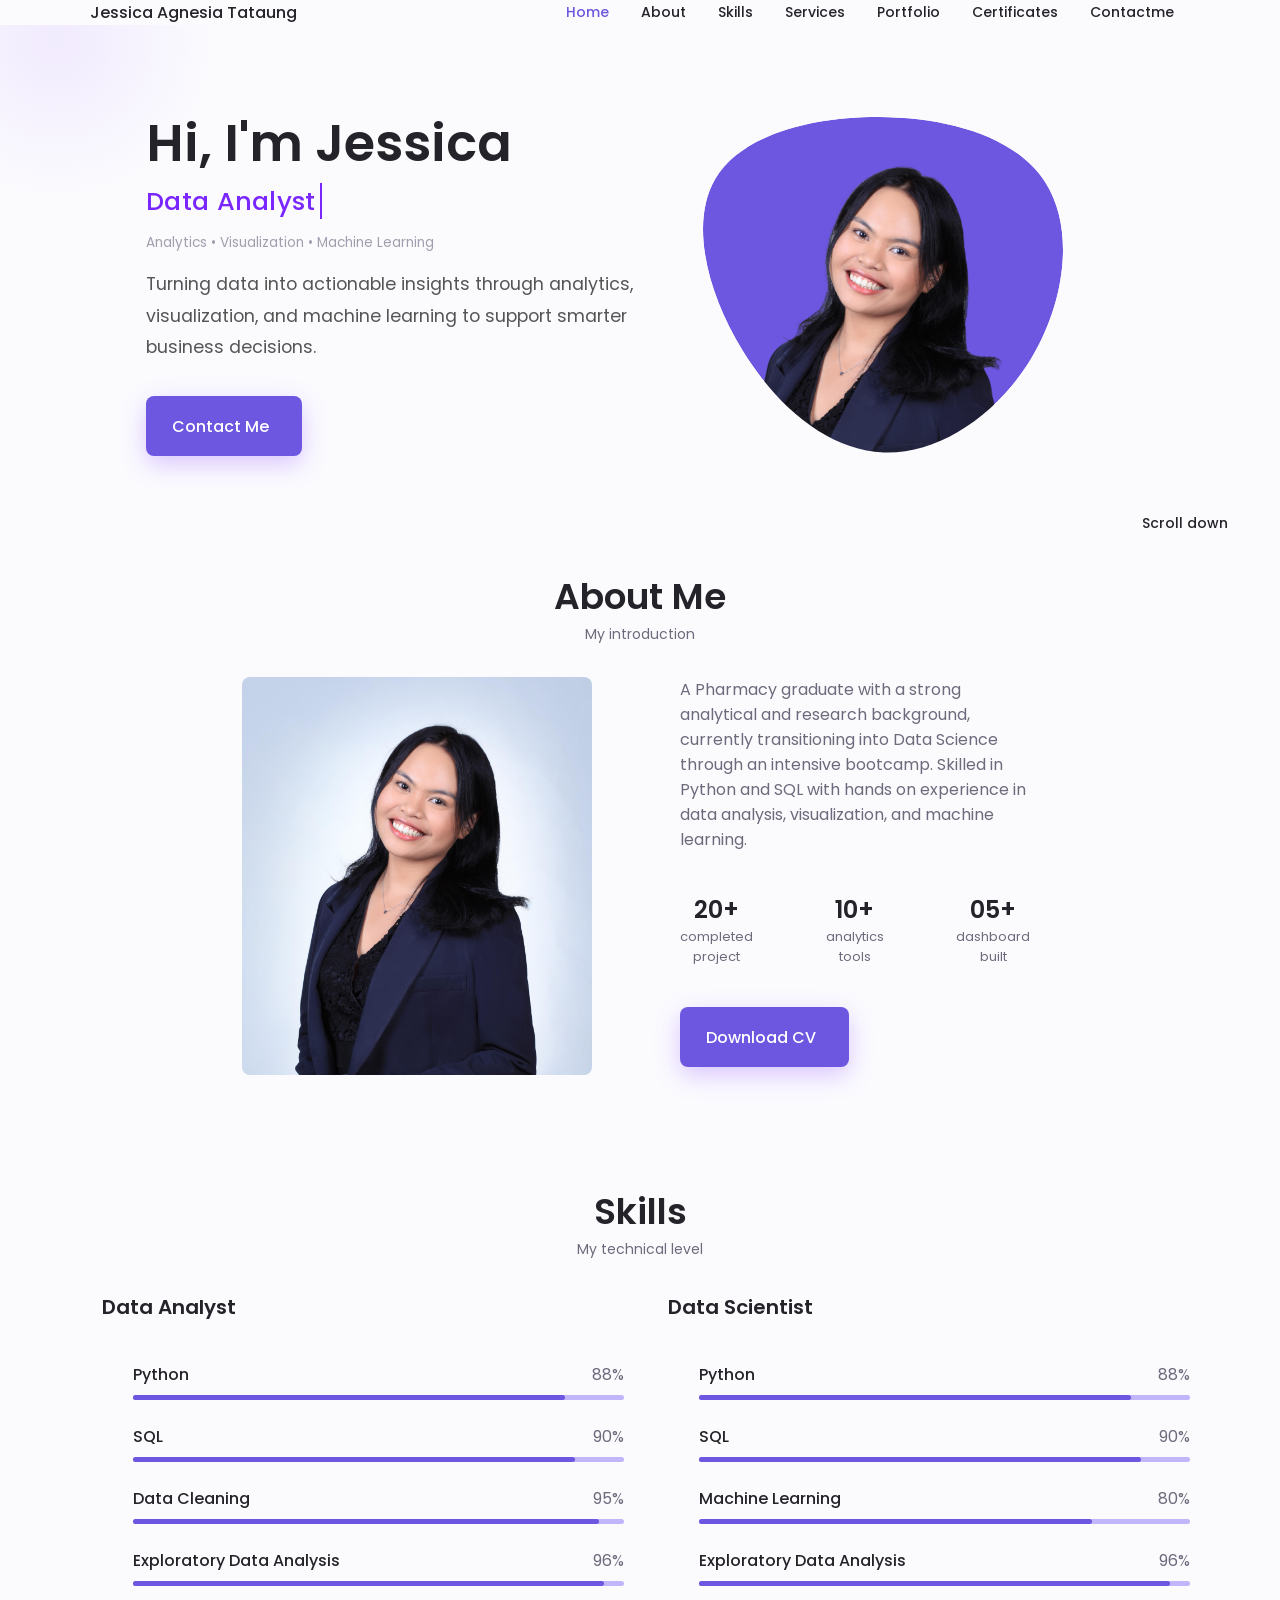
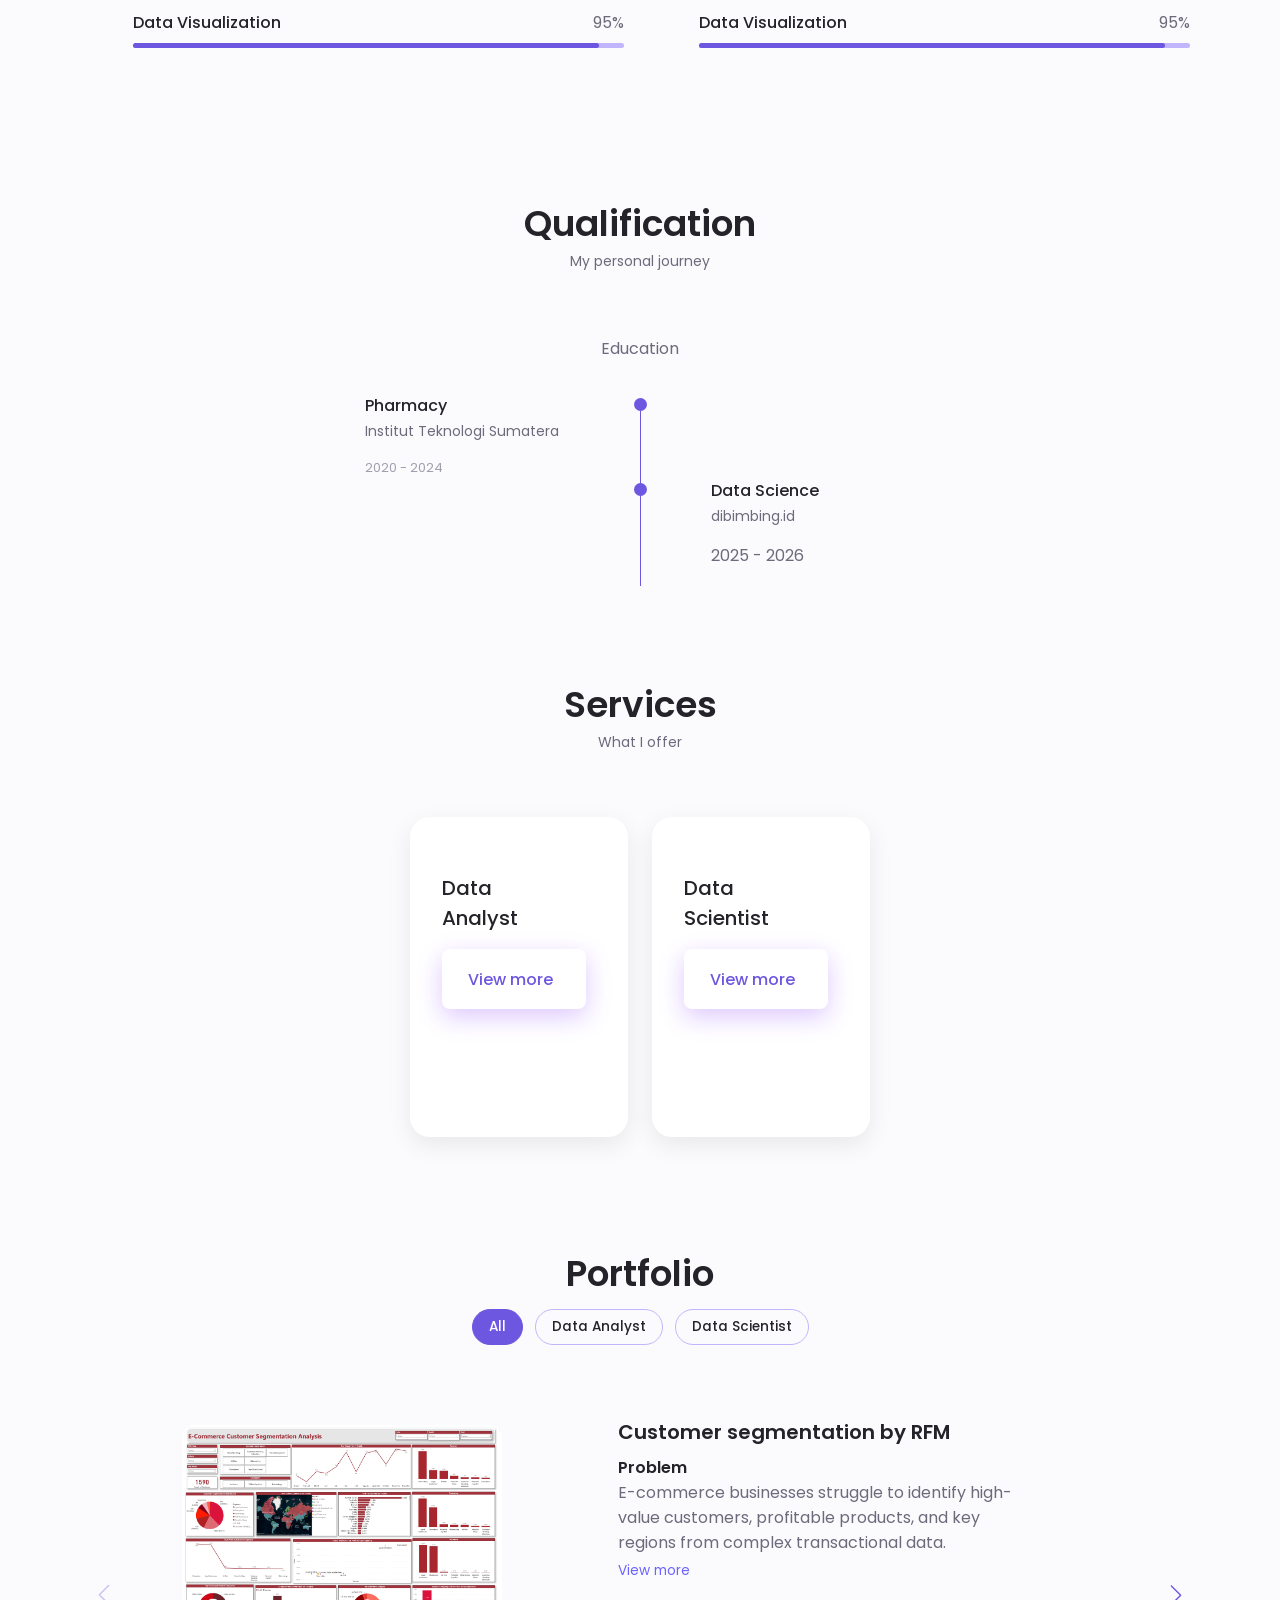
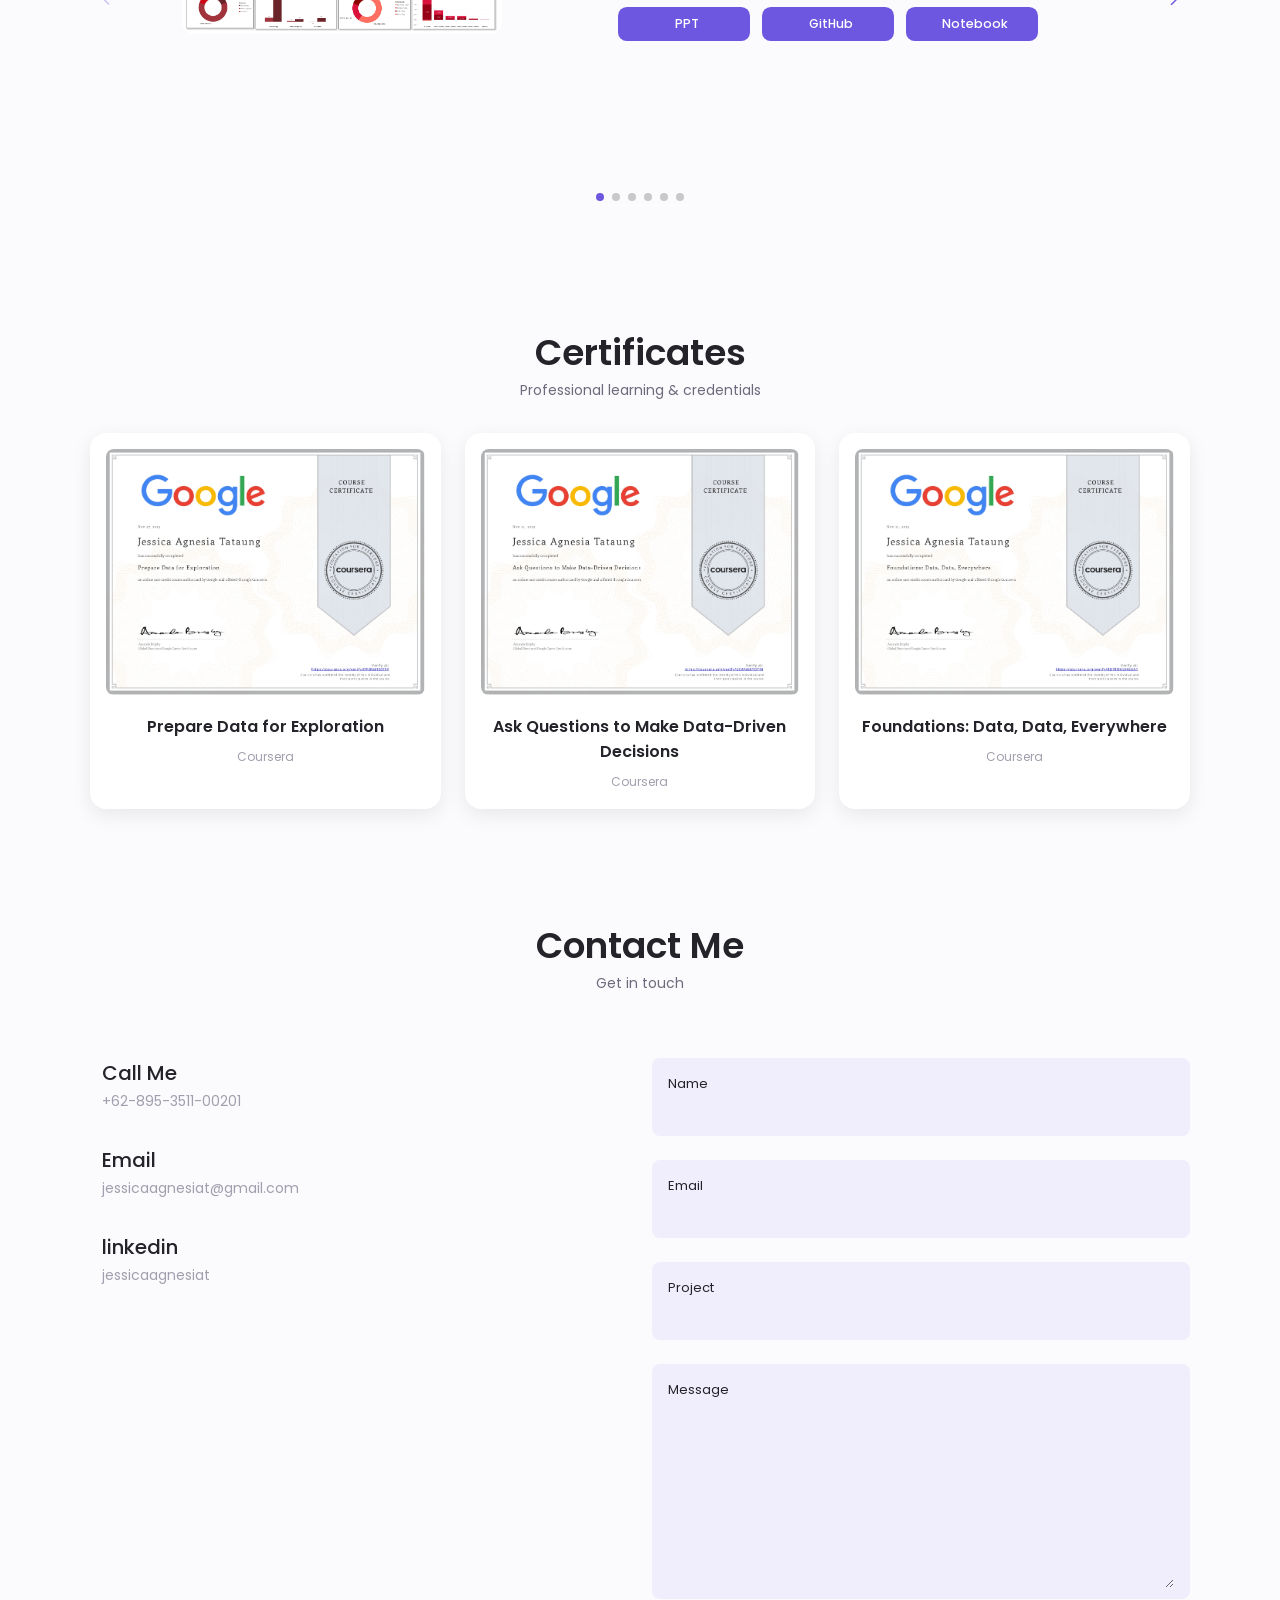
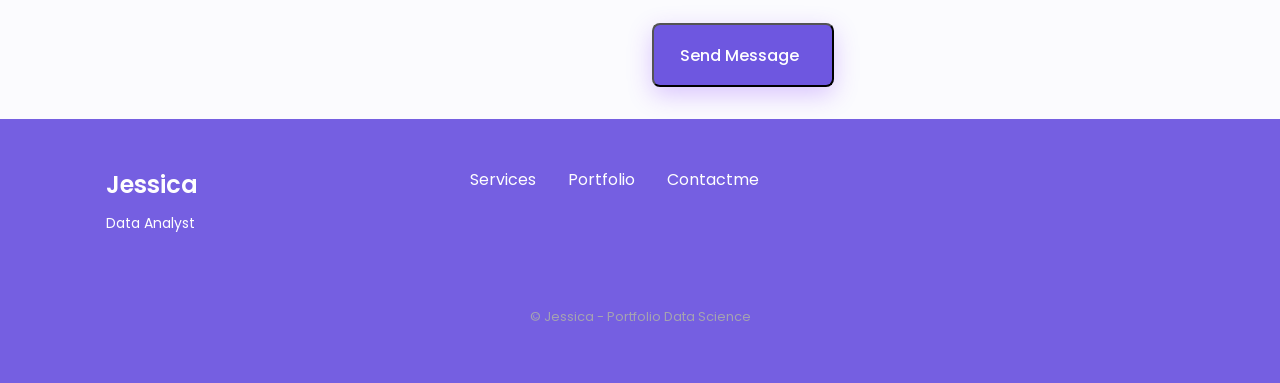
==== index.html @ 624997f0 "Add files via upload" ====
<!DOCTYPE html>
    <html lang="en">
    <head>
        <meta charset="UTF-8">
        <meta name="viewport" content="width=device-width, initial-scale=1.0">

        <!-- Google Font: Poppins -->
        <link href="https://fonts.googleapis.com/css2?family=Poppins:wght@300;400;500;600;700&display=swap" rel="stylesheet">

        <!--=======================UNICONS=============================-->
        <link rel="stylesheet" href="https://unicons.iconscout.com/release/v4.2.0/css/line.css">

        <!--=======================SWIPER CSS==========================-->
        <link rel ="stylesheet" href="css/swiper-bundle.min.css">

        <!--======================= CSS ===============================-->
        <link rel="stylesheet" href="css/style.css">

        <title>Data Science Portfolio</title>
    </head>
    <body>
        <!--======================= HEADER ============================-->
        <header class="header" id="header">
            <nav class="nav container">
                <a href="#" class="nav__logo">Jessica Agnesia Tataung</a>

                <div class="nav__menu" id="nav-menu">
                    <ul class="nav__list grid">
                        <li class="nav__item">
                            <a href="#home" class="nav__link active-link">
                                 <i class="uil uil-estate nav__icon"></i> Home
                            </a>
                        </li>
                        <li class="nav__item">
                            <a href="#about" class="nav__link">
                                <i class="uil uil-user nav__icon"></i> About
                            </a>
                        </li>
                        <li class="nav__item">
                            <a href="#skills" class="nav__link">
                                <i class="uil uil-file-alt nav__icon"></i> Skills
                            </a>
                        </li>
                        <li class="nav__item">
                            <a href="#services" class="nav__link">
                                <i class="uil uil-briefcase-alt nav__icon"></i> Services
                            </a>
                        </li>
                        <li class="nav__item">
                            <a href="#portfolio" class="nav__link">
                                <i class="uil uil-scenery nav__icon"></i> Portfolio
                            </a>
                        </li>
                        <li class="nav__item">
                            <a href="#certificates" class="nav__link"> Certificates
                            </a>
                        </li>
                        <li class="nav__item">
                            <a href="#contact" class="nav__link">
                                <i class="uil uil-message nav__icon"></i> Contactme
                            </a>
                        </li>
                    </ul>
                    <i class="uil uil-times nav__close" id="nav-close"></i>
                </div>

                <div class="nav__btns">
                    <!--Theme change button-->   
                    <i class="uil uil-moon change-theme" id="theme-button"></i>

                    <div class="nav__toggle" id="nav-toggle">
                        <i class="uil uil-apps"></i>
                    </div>
                </div>
            </nav>
        </header>

        <!--======================= MAIN ==============================-->
        <main class="main">
            <!--===================== HOME ==============================-->
            <section class="home section" id="home">
                <div class="home__container container grid">
                    <div class="home__content grid">
                        <div class="home__social">
                            <a href="https://www.linkedin.com/in/jessicaagnesiat" target="_blank" class="home__social-icon">
                                <i class="uil uil-linkedin"></i>
                            </a>

                            <a href="mailto:emailkamu@gmail.com" class="home__social-icon">
                                <i class="uil uil-envelope"></i>
                            </a>

                            <a href="https://github.com/Jessicaagnesiat" target="_blank" class="home__social-icon">
                                <i class="uil uil-github-alt"></i>
                            </a>
                        </div>

                        <div class="home__img">
                            <svg class="home__blob" viewBox="0 0 200 187" xmlns="http://www.w3.org/2000/svg" xmlns:xlink="http://www.w3.org/1999/xlink">
                                <mask id="mask0" mask-type="alpha">
                                    <path d="M190.312 36.4879C206.582 62.1187 201.309 102.826 182.328 134.186C163.346 165.547 
                                    130.807 187.559 100.226 186.353C69.6454 185.297 41.0228 161.023 21.7403 129.362C2.45775 
                                    97.8511 -7.48481 59.1033 6.67581 34.5279C20.9871 10.1032 59.7028 -0.149132 97.9666 
                                    0.00163737C136.23 0.303176 174.193 10.857 190.312 36.4879Z"/>
                                </mask>
                                <g mask="url(#mask0)">
                                    <path d="M190.312 36.4879C206.582 62.1187 201.309 102.826 182.328 134.186C163.346 
                                    165.547 130.807 187.559 100.226 186.353C69.6454 185.297 41.0228 161.023 21.7403 
                                    129.362C2.45775 97.8511 -7.48481 59.1033 6.67581 34.5279C20.9871 10.1032 59.7028 
                                    -0.149132 97.9666 0.00163737C136.23 0.303176 174.193 10.857 190.312 36.4879Z"/>

                                    <image class="home__blob-img" x="-28" y="-25" href="img/profile 2.png"/>
                                </g>
                            </svg>
                        </div>

                        <div class="home__data">
                            <h1 class="home__title">Hi, I'm Jessica</h1>
                            <h3 class="home__subtitle"><span id="typing"></span></h3>
                              <p class="home__role-hint">Analytics • Visualization • Machine Learning</p>  
                            <p class="home__description">Turning data into actionable insights through analytics, visualization, 
                                and machine learning to support smarter business decisions.</p>
                            <a href="#contact" class="button button--flex">
                                Contact Me <i class="uil uil-message button__icon"></i>
                            </a>
                        </div>
                    </div>

                    <div class="home__scroll">
                        <a href="#about" class="home__scroll-button button--flex">
                            <i class="uil uil-mouse-alt home__scroll-mouse"></i>
                            <span class="home__scroll-name">Scroll down</span>
                            <i class="uil uil-arrow-down home__scroll-arrow"></i>
                        </a>
                    </div>
                </div>
            </section>
            <!--===================== ABOUT ==============================-->
            <section class="about section" id="about">
                <h2 class="section__title">About Me</h2>
                <span class="section__subtitle">My introduction</span>

                <div class="about__container container grid">
                    <img src="img/profile 4.jpg" alt="" class="about__img">

                    <div class="about__data">
                        <p class="about__description">A Pharmacy graduate with a strong analytical and research background, currently transitioning into Data Science through an intensive bootcamp. Skilled in Python and SQL with hands on experience in data analysis, visualization, and machine learning.</p>
                        
                        <div class="about__info">
                            <div>
                                <span class="about__info-title">20+</span>
                                <span class="about__info-name">completed <br> project</span>
                            </div>

                            <div>
                                <span class="about__info-title">10+</span>
                                <span class="about__info-name">analytics <br> tools</span>
                            </div>

                            <div>
                                <span class="about__info-title">05+</span>
                                <span class="about__info-name">dashboard <br> built</span>
                            </div>
                        </div>

                        <div class="about__button">
                            <a download="" href="pdf/CV Jessica Agnesia Tataung.pdf" class="button button--flex">
                                Download CV<i class="uil uil-download-alt button__icon"></i>
                            </a>
                        </div>
                    </div>
                </div>
            </section>

            <!--===================== SKILLS ==============================-->
            <section class="skills section" id="skills">
                <h2 class="section__title">Skills</h2>
                <span class="section__subtitle">My technical level</span>

                <div class="skills__container container grid">
                          <!--===================== SKILL 1 ==============================-->
                        <div class="skills__content skills__open">
                            <div class="skills__header">
                                <i class="uil uil-analytics skills__icon"></i>

                                <div>
                                    <h1 class="skills__title">Data Analyst</h1>
                                    <!--<span class="skills__subtitle">More than 4 years</span>-->
                                </div>
                                
                                <i class="uil uil-angle-down skills__arrow"></i>
                            </div>

                            <div class="skills__list grid">
                                <div class="skills__data">
                                    <div class="skills__titles">
                                        <h3 class="skills__name">Python</h3>
                                        <span class="skills__number">88%</span>
                                    </div>
                                    <div class="skills__bar">
                                        <span class="skills__percentage skills__python"></span>
                                    </div>
                                </div>

                                <div class="skills__data">
                                    <div class="skills__titles">
                                        <h3 class="skills__name">SQL</h3>
                                        <span class="skills__number">90%</span>
                                    </div>
                                    <div class="skills__bar">
                                        <span class="skills__percentage skills__SQL"></span>
                                    </div>
                                </div>

                                <div class="skills__data">
                                    <div class="skills__titles">
                                        <h3 class="skills__name">Data Cleaning</h3>
                                        <span class="skills__number">95%</span>
                                    </div>
                                    <div class="skills__bar">
                                        <span class="skills__percentage skills__datacleaning"></span>
                                    </div>
                                </div>

                                <div class="skills__data">
                                    <div class="skills__titles">
                                        <h3 class="skills__name">Exploratory Data Analysis</h3>
                                        <span class="skills__number">96%</span>
                                    </div>
                                    <div class="skills__bar">
                                        <span class="skills__percentage skills__EDA"></span>
                                    </div>
                                </div>

                                <div class="skills__data">
                                    <div class="skills__titles">
                                        <h3 class="skills__name">Data Visualization</h3>
                                        <span class="skills__number">95%</span>
                                    </div>
                                    <div class="skills__bar">
                                        <span class="skills__percentage skills__DataVisualization"></span>
                                    </div>
                                </div>
                            </div>
                        </div>

                         <!--===================== SKILL 2 ==============================-->
                        <div class="skills__content skills_close">
                            <div class="skills__header">
                                <i class="uil uil-statistics skills__icon"></i>

                                <div>
                                    <h1 class="skills__title">Data Scientist</h1>
                                    <!--<span class="skills__subtitle">More than 4 years</span>-->
                                </div>
                                
                                <i class="uil uil-angle-down skills__arrow"></i>
                            </div>

                            <div class="skills__list grid">
                                <div class="skills__data">
                                    <div class="skills__titles">
                                        <h3 class="skills__name">Python</h3>
                                        <span class="skills__number">88%</span>
                                    </div>
                                    <div class="skills__bar">
                                        <span class="skills__percentage skills__python"></span>
                                    </div>
                                </div>

                                <div class="skills__data">
                                    <div class="skills__titles">
                                        <h3 class="skills__name">SQL</h3>
                                        <span class="skills__number">90%</span>
                                    </div>
                                    <div class="skills__bar">
                                        <span class="skills__percentage skills__SQL"></span>
                                    </div>
                                </div>

                                <div class="skills__data">
                                    <div class="skills__titles">
                                        <h3 class="skills__name">Machine Learning</h3>
                                        <span class="skills__number">80%</span>
                                    </div>
                                    <div class="skills__bar">
                                        <span class="skills__percentage skills__ML"></span>
                                    </div>
                                </div>

                                <div class="skills__data">
                                    <div class="skills__titles">
                                        <h3 class="skills__name">Exploratory Data Analysis</h3>
                                        <span class="skills__number">96%</span>
                                    </div>
                                    <div class="skills__bar">
                                        <span class="skills__percentage skills__EDA"></span>
                                    </div>
                                </div>

                                <div class="skills__data">
                                    <div class="skills__titles">
                                        <h3 class="skills__name">Data Visualization</h3>
                                        <span class="skills__number">95%</span>
                                    </div>
                                    <div class="skills__bar">
                                        <span class="skills__percentage skills__DataVisualization"></span>
                                    </div>
                                </div>
                            </div>
                        </div>
                    </div>
                </div>
            </section>

            <!--===================== QUALIFICATION ==============================-->
            <section class="qualification section">
                <h2 class="section__title">Qualification</h2>
                <span class="section__subtitle">My personal journey</span>

                <div class="qualification__container container">
                    <div class="qualification__tabs">
                        <div class="qualification__button button--flex qualification__active" data-target='#education'>
                            <i class="uil uil-graduation-cap qualification_icon"></i>
                            Education
                        </div>

                        <!--<div class="qualification__button button--flex" data-target='#work'>
                            <i class="uil uil-briefcase-alt qualification_icon"></i>
                            Work
                        </div>-->
                    </div>

                    <div class="qualification__sections">
                        <!--===================== QUALIFICATION CONTENT 1============================-->
                        <div class="qualification__content qualification__active" data-content id="education">
                        <!--===================== QUALIFICATION 1============================-->    
                        <div class="qualification__data">
                            <div>
                                <h3 class="qualification__title">Pharmacy</h3>
                                <span class="qualification__subtitle">Institut Teknologi Sumatera</span>
                                <div class="qualification__calendar">
                                    <i class="uil uil-calendar-alt"></i>
                                    2020 - 2024
                                </div>
                            </div>

                            <div>
                                <span class="qualification__rounder"></span>
                                <span class="qualification__line"></span>
                            </div>
                        </div>

                        <!--===================== QUALIFICATION 2============================-->    
                        <div class="qualification__data">
                            <div></div>
                            
                            <div>
                                <span class="qualification__rounder"></span>
                                <span class="qualification__line"></span>
                            </div>

                            <div>
                                <h3 class="qualification__title">Data Science</h3>
                                <span class="qualification__subtitle">dibimbing.id</span>
                                <div class="qualification__calender">
                                    <i class="uil uil-calendar-alt"></i>
                                    2025 - 2026
                                </div>
                            </div>
                        </div>
                    </div>
                </div>
            </section>
            <!--===================== SERVICES ==============================-->
            <section class="services section" id="services">
                <h2 class="section__title">Services</h2>
                <span class="section__subtitle">What I offer</span>


                <div class="services__container container grid">
                    <!--===================== SERVICES 1 ===========================-->
                    <div class="services__content">
                        <div>
                            <i class="uil uil-web-grid services__icon"></i>
                            <h3 class="services__title">Data <br> Analyst </h3>
                        </div>

                        <span class="button button--flex button--small button--link services__button">
                            View more
                            <i class="uil uil-arrow-right button__icon"></i>
                        </span>

                        <div class="services__modal">
                            <div class="services__modal-content">
                                <h4 class="services_modal-title">Data <br> Analyst</h4>
                                <i class="uil uil-times services__modal-close"></i>

                                <ul class="services__modal-services grid">
                                    <li class="services__modal-service">
                                        <i class="uil uil-check-circle services__modal-icon"></i>
                                        <p>Analyze datasets to identify trends, patterns, and key insights.</p>
                                    </li>
                                    <li class="services__modal-service">
                                        <i class="uil uil-check-circle services__modal-icon"></i>
                                        <p>Clean, transform, and prepare data to ensure accuracy and reliability.</p>
                                    </li>
                                    <li class="services__modal-service">
                                        <i class="uil uil-check-circle services__modal-icon"></i>
                                        <p>Develop dashboards and reports to support data driven decision making.</p>
                                    </li>
                                    <li class="services__modal-service">
                                        <i class="uil uil-check-circle services__modal-icon"></i>
                                        <p>Translate complex data into actionable business insights.</p>
                                    </li>
                                </ul>
                            </div>
                        </div>
                    </div>

                    <!--===================== SERVICES 2 ===========================-->
                    <div class="services__content">
                        <div>
                            <i class="uil uil-arrow services__icon"></i>
                            <h3 class="services__title">Data <br> Scientist </h3>
                        </div>

                        <span class="button button--flex button--small button--link services__button">
                            View more
                            <i class="uil uil-arrow-right button__icon"></i>
                        </span>

                        <div class="services__modal">
                            <div class="services__modal-content">
                                <h4 class="services_modal-title">Data <br> Scientist</h4>
                                <i class="uil uil-times services__modal-close"></i>

                                <ul class="services__modal-serices grid">
                                    <li class="services__modal-service">
                                        <i class="uil uil-check-circle services__modal-icon"></i>
                                        <p>Build and train machine learning models to solve business problems.</p>
                                    </li>
                                    <li class="services__modal-service">
                                        <i class="uil uil-check-circle services__modal-icon"></i>
                                        <p>Perform exploratory data analysis (EDA) to uncover patterns and insights.</p>
                                    </li>
                                    <li class="services__modal-service">
                                        <i class="uil uil-check-circle services__modal-icon"></i>
                                        <p>Apply statistical analysis and predictive modeling techniques.</p>
                                    </li>
                                    <li class="services__modal-service">
                                        <i class="uil uil-check-circle services__modal-icon"></i>
                                        <p>Evaluate and optimize model performance for reliable results.</p>
                                    </li>
                                </ul>
                            </div>
                        </div>

                    </div>
                </div>
            </section>

            <!--===================== PORTFOLIO ==============================-->
            <section class="portfolio section" id="portfolio">
                <h2 class="section__title">Portfolio</h2>
                <div class="portfolio__filters">
                    <button class="portfolio__filter active" data-filter="all">All</button>
                    <button class="portfolio__filter" data-filter="analyst">Data Analyst</button>
                    <button class="portfolio__filter" data-filter="scientist">Data Scientist</button>
                </div>
                <div class="portfolio__container container swiper mySwiper">
                    <div class="swiper-wrapper">
                        <!--===================== PORTFOLIO 1 ==============================-->
                        <div class="portfolio__content grid swiper-slide" data-category="analyst">
                            <img src="img/portfolio1.jpg" alt="" class="portfolio__img">

                            <div class="portfolio__data">
                                <h3 class="portfolio__title">Customer segmentation by RFM</h3>
                                <div class="project__content">
                                    <h4>Problem</h4>
                                    <p class="problem-text">
                                        E-commerce businesses struggle to identify high-value customers, profitable
                                        products, and key regions from complex transactional data.
                                    </p>

                                    <!-- HIDDEN CONTENT -->
                                    <div class="project__details">
                                        <h4>Objective</h4>
                                        <p>
                                        To apply EDA and RFM segmentation to uncover customer value, profitability
                                        drivers, and regional performance.
                                        </p>

                                        <h4>Solution</h4>
                                        <p>
                                        The data was cleaned and transformed, RFM metrics were calculated, and sales,
                                        profit, discount, and shipping patterns were analyzed across segments.
                                        </p>

                                        <h4>Result</h4>
                                        <p>
                                        Loyal Customers and Champions generated the highest profit, Technology was
                                        the most profitable category, and high shipping costs reduced profitability
                                        in low-value segments.
                                        </p>
                                    </div>

                                    <button class="view-more-btn">View more</button>
                                    </div>

                                <div class="portfolio__links">
                                <a href="https://drive.google.com/file/d/1jk28qt583LjJvQ4v8uwjffyN6daiIaYv/view"
                                    target="_blank" class="portfolio__link-card">
                                    <i class="uil uil-presentation-play"></i>
                                    <span>PPT</span>
                                </a>

                                <a href="https://github.com/Jessicaagnesiat/Ecommerce-Customer-Segmentation"
                                    target="_blank" class="portfolio__link-card">
                                    <i class="uil uil-github"></i>
                                    <span>GitHub</span>
                                </a>

                                <a href="https://colab.research.google.com/drive/1TP_Sy4iUzK_Zyu3dZs-E3srsSWlAtyTC"
                                    target="_blank" class="portfolio__link-card">
                                    <i class="uil uil-external-link-alt"></i>
                                    <span>Notebook</span>
                                </a>
                                </div>

                            </div>
                            </div>

                        <!--===================== PORTFOLIO 2 ==============================-->
                        <div class="portfolio__content grid swiper-slide" data-category="analyst">
                            <img src="img/portfolio2.jpg.png" alt="" class="portfolio__img">

                            <div class="portfolio__data">
                                <h3 class="portfolio__title">Marketing Channel Analysis</h3>
                                    <div class="project__content">
                                        <h4>Problem</h4>
                                        <p class="problem-text">
                                            Businesses struggle to identify which marketing channels, product categories,
                                            and customer segments drive the highest profit and conversions.
                                        </p>

                                        <!-- HIDDEN CONTENT -->
                                        <div class="project__details">
                                            <h4>Objective</h4>
                                            <p>
                                            To analyze marketing channel performance, customer purchasing behavior,
                                            and RFM-based customer segmentation to support data-driven marketing decisions.
                                            </p>

                                            <h4>Solution</h4>
                                            <p>
                                            EDA and RFM analysis were applied to the Superstore dataset, evaluating sales,
                                            profit, transactions, shipping preferences, and marketing channel effectiveness
                                            through interactive dashboards.
                                            </p>

                                            <h4>Result</h4>
                                            <p>
                                            New York City generated the highest profit and transactions, Office Supplies was
                                            the most popular category, Standard Class was the preferred shipping method,
                                            Facebook emerged as the most effective marketing channel, and RFM analysis
                                            revealed a large proportion of low-engagement customers with clear opportunities
                                            for reactivation.
                                            </p>
                                        </div>

                                        <button class="view-more-btn">View more</button>
                                        </div>

                                <div class="portfolio__links">
                                    <a href="https://drive.google.com/file/d/14tmKrPAx0uAjkX0LLm-TgG6_8mjETkyf/view?usp=sharing" target="_blank" class="portfolio__link-card">
                                        <i class="uil uil-presentation-play"></i>
                                        <span>PPT</span>
                                    </a>
                                    <a href="https://docs.google.com/spreadsheets/d/1vvbNfIMUvxTH-7vtWTKQMbxFclRayJtFSARlr1myJtg/edit?usp=sharing" target="_blank" class="portfolio__link-card">
                                        <i class="uil uil-external-link-alt"></i>
                                        <span>Dataset</span>
                                    </a>
                                    <a href="https://github.com/Jessicaagnesiat/Marketing-Channel-Anlysis" target="_blank" class="portfolio__link-card">
                                        <i class="uil uil-github"></i>
                                        <span>GitHub</span>
                                    </a>
                                </div>
                            </div>
                        </div>

                        <!--===================== PORTFOLIO 3 ==============================-->
                        <div class="portfolio__content grid swiper-slide" data-category="analyst">
                            <img src="img/portfolio 3.png" alt="" class="portfolio__img">

                            <div class="portfolio__data">
                                <h3 class="portfolio__title">Web Scraping</h3>
                                <div class="project__content">
                                    <h4>Problem</h4>
                                    <p class="problem-text">
                                        Job vacancy data for Data Analyst roles on JobStreet is unstructured and
                                        difficult to analyze directly for insights such as location and company demand.
                                    </p>

                                    <!-- HIDDEN CONTENT -->
                                    <div class="project__details">
                                        <h4>Objective</h4>
                                        <p>
                                        To collect, store, and analyze Data Analyst job vacancy data from JobStreet
                                        to understand hiring distribution by location and company.
                                        </p>

                                        <h4>Solution</h4>
                                        <p>
                                        Web scraping was implemented using Python and BeautifulSoup, with the
                                        extracted data stored in PostgreSQL, cleaned, and visualized using Pandas
                                        and Matplotlib.
                                        </p>

                                        <h4>Result</h4>
                                        <p>
                                        The analysis revealed that Data Analyst job openings were most concentrated
                                        in Surabaya, Central Jakarta, and North Jakarta, with two companies in each
                                        region and each company posting a single vacancy.
                                        </p>
                                    </div>

                                    <button class="view-more-btn">View more</button>
                                    </div>
                            
                                <div class="portfolio__links">
                                    <a href="https://drive.google.com/file/d/1svWHAF_6zdJqs4--gvkA0Iv5o_LJ1FEf/view?usp=drive_link" target="_blank" class="portfolio__link-card">
                                       <i class="uil uil-notebooks"></i>
                                        <span>Notebook</span>
                                    </a>

                                    <a href="https://github.com/Jessicaagnesiat/Web-scraping" target="_blank" class="portfolio__link-card">
                                        <i class="uil uil-github"></i>
                                        <span>Github</span>
                                    </a>

                                    <a href="https://colab.research.google.com/drive/1F6ynHTBbXFxw2JRzuPCzlrWbzU8pyqFl?usp=drive_link" target="_blank" class="portfolio__link-card">
                                        <i class="uil uil-external-link-alt"></i>
                                        <span>Result</span>
                                    </a>
                                </div>
                            </div>
                        </div>

                        <!--===================== PORTFOLIO 4==============================-->
                        <div class="portfolio__content grid swiper-slide" data-category="scientist">
                            <img src="img/portfolio 4.png" alt="" class="portfolio__img">

                            <div class="portfolio__data">
                                <h3 class="portfolio__title">Boston Housing Price Prediction using Ridge and Lasso Regression</h3>
                                <div class="project__content">
                                    <h4>Problem</h4>
                                    <p class="problem-text">
                                    Several features in the Boston housing dataset exhibit moderate multicollinearity, which can reduce coefficient interpretability and motivate the use of regularized regression models
                                    </p>

                                    <!-- HIDDEN CONTENT -->
                                    <div class="project__details">
                                        <h4>Objective</h4>
                                        <p>
                                        To evaluate Ridge and Lasso Regression models in predicting housing prices
                                        while maintaining model stability and generalization performance.
                                        </p>

                                        <h4>Solution</h4>
                                        <p>
                                        Multicollinearity was analyzed using VIF and correlation analysis,
                                        followed by applying Ridge and Lasso Regression with hyperparameter tuning.
                                        </p>

                                        <h4>Result</h4>
                                        <p>
                                        Lasso Regression achieved better performance on the test data with an R² of 64.18%,
                                        outperforming Ridge Regression in predicting unseen data.
                                        </p>
                                    </div>

                                    <button class="view-more-btn">View more</button>
                                    </div>
                                <div class="portfolio__links">
                                    <a href="https://colab.research.google.com/drive/1dwGx6pvrHWqdIhlyyIYDvCV4gNPMLG5b?usp=sharing" target="_blank" class="portfolio__link-card">
                                        <i class="uil uil-notebooks"></i>
                                        <span>Notebook</span>
                                    </a>
                                    <a href="https://drive.google.com/file/d/1ZkdZqCItVPr4MH_xxRbKMMdyXTUP8x-A/view?usp=drive_link" target="_blank" class="portfolio__link-card">
                                        <i class="uil uil-external-link-alt"></i>
                                        <span>Dataset</span>
                                    </a>
                                    <a href="https://github.com/Jessicaagnesiat/Ridge-and-lasso-project" target="_blank" class="portfolio__link-card">
                                        <i class="uil uil-github"></i>
                                        <span>GitHub</span>
                                    </a>
                                </div>
                            </div>
                        </div>
                    <!--===================== PORTFOLIO 5==============================-->
                        <div class="portfolio__content grid swiper-slide" data-category="scientist">
                            <img src="img/portfolio 5.png" alt="" class="portfolio__img">

                            <div class="portfolio__data">
                                <h3 class="portfolio__title">Customer Churn Prediction using Random Forest and SMOTE</h3>
                                <div class="project__content">
                                    <h4>Problem</h4>
                                    <p class="problem-text">
                                        Telecommunication companies struggle to proactively identify customers at risk of churn
                                        due to imbalanced data and complex customer behavior patterns.
                                    </p>

                                    <!-- HIDDEN CONTENT -->
                                    <div class="project__details">
                                        <h4>Objective</h4>
                                        <p>
                                        To build a reliable churn prediction model that accurately identifies high-risk customers
                                        and supports data-driven retention strategies.
                                        </p>

                                        <h4>Solution</h4>
                                        <p>
                                        The dataset was cleaned and preprocessed, categorical features were encoded,
                                        class imbalance was handled using SMOTE, and multiple classification models were evaluated,
                                        with Random Forest selected based on cross-validation performance.
                                        </p>

                                        <h4>Result</h4>
                                        <p>
                                        The final Random Forest model achieved a strong ROC-AUC score of 0.82 with stable F1 performance,
                                        enabling early identification of churn-prone customers to support effective retention
                                        and cost-saving strategies.
                                        </p>
                                    </div>

                                    <button class="view-more-btn">View more</button>
                                    </div>

                                <div class="portfolio__links">
                                    <a href="https://colab.research.google.com/drive/1vmRn8km-l-89L4q8jZzrZXFw4QDYdyMB?usp=sharing" target="_blank" class="portfolio__link-card">
                                        <i class="uil uil-notebooks"></i>
                                        <span>Notebook</span>
                                    </a>
                                    <a href="https://drive.google.com/file/d/1Vc21CorfMHmCs_HmfhRLx29-NdjHqEQf/view?usp=sharing" target="_blank" class="portfolio__link-card">
                                        <i class="uil uil-external-link-alt"></i>
                                        <span>Dataset</span>
                                    </a>
                                    <a href="https://github.com/Jessicaagnesiat/Chrun-prediction" target="_blank" class="portfolio__link-card">
                                        <i class="uil uil-github"></i>
                                        <span>GitHub</span>
                                    </a>
                                </div>
                            </div>
                        </div>

                        <!--===================== PORTFOLIO 6==============================-->
                        <!--<div class="portfolio__content grid swiper-slide" data-category="scientist">
                            <img src="#" alt="" class="portfolio__img">

                            <div class="portfolio__data">
                                <h3 class="portfolio__title">Airline Customer Segmentation using K-Means and Agglomerative Clustering</h3>
                                <div class="project__content">
                                    <h4>Problem</h4>
                                    <p class="problem-text">
                                        Airline companies have diverse customer behaviors, but without segmentation,
                                        it is difficult to identify high-value loyal flyers and low-engagement customers
                                        for targeted marketing and retention strategies.
                                    </p>

                                    <!-- HIDDEN CONTENT 
                                    <div class="project__details">
                                        <h4>Objective</h4>
                                        <p>
                                        To segment airline customers based on flight behavior and loyalty metrics
                                        in order to identify high-value and low-engagement customers.
                                        </p>

                                        <h4>Solution</h4>
                                        <p>
                                        Customer data was engineered and standardized, then clustered using
                                        K-Means and Agglomerative Clustering, with model selection based on
                                        cluster quality metrics.
                                        </p>

                                        <h4>Result</h4>
                                        <p>
                                        Two clear segments were identified: High Value Loyal Flyers and
                                        Low Engagement Casual Travelers, enabling more targeted loyalty
                                        and re-engagement strategies.
                                        </p>
                                    </div>

                                    <button class="view-more-btn">View more</button>
                                    </div>

                                <div class="portfolio__links">
                                    <a href="https://colab.research.google.com/drive/1w2Jd_tGRgJDU4HdSykj0l6ceKrqKht_j?usp=sharing" target="_blank" class="portfolio__link-card">
                                        <i class="uil uil-notebooks"></i>
                                        <span>Notebook</span>
                                    </a>
                                    <a href="https://drive.google.com/file/d/1d_uLQyE2hDUFwmwzOcLJwpIlWxZANOdo/view?usp=sharing" target="_blank" class="portfolio__link-card">
                                        <i class="uil uil-external-link-alt"></i>
                                        <span>Dataset</span>
                                    </a>
                                    <a href="https://github.com/Jessicaagnesiat/clustering" target="_blank" class="portfolio__link-card">
                                        <i class="uil uil-github"></i>
                                        <span>GitHub</span>
                                    </a>
                                </div>
                            </div>
                        </div>-->
                        <!--===================== PORTFOLIO 7==============================-->
                        <div class="portfolio__content grid swiper-slide" data-category="scientist">
                            <img src="img/portfolio 7.png" alt="" class="portfolio__img">

                            <div class="portfolio__data">
                                <h3 class="portfolio__title">E-Commerce Customer Behavior Analysis, Segmentation, and Demand Drivers Modeling</h3>
                                <div class="project__content">
                                    <h4>Problem</h4>
                                    <p class="problem-text">
                                        E-commerce businesses struggle to improve retention and optimize operations
                                        due to unclear customer behavior patterns, delivery performance issues, and
                                        limited understanding of demand drivers across product categories.
                                    </p>

                                    <!-- HIDDEN CONTENT -->
                                    <div class="project__details">
                                        <h4>Objective</h4>
                                        <p>
                                        To analyze customer behavior, identify meaningful customer segments, and
                                        determine key factors influencing order demand to support data-driven
                                        retention and operational strategies.
                                        </p>

                                        <h4>Solution</h4>
                                        <p>
                                        Transaction data was cleaned and engineered, customers were segmented using
                                        K-Means clustering, retention patterns were analyzed with cohort analysis,
                                        and Ridge & Lasso regression were applied to identify key demand drivers.
                                        </p>

                                        <h4>Result</h4>
                                        <p>
                                        Five distinct customer segments were identified, retention rates were found
                                        to be very low, and delivery delays and high shipping costs negatively
                                        impacted demand—highlighting clear opportunities to improve retention,
                                        logistics, and product strategy.
                                        </p>
                                    </div>

                                    <button class="view-more-btn">View more</button>
                                    </div>

                                <div class="portfolio__links">
                                    <a href="https://colab.research.google.com/drive/12EFff3VzZ2AUL31XRNoqLXlPUTwQ6X3x?usp=sharing" target="_blank" class="portfolio__link-card">
                                        <i class="uil uil-notebooks"></i>
                                        <span>Notebook</span>
                                    </a>
                                    <a href="https://drive.google.com/drive/folders/1RHn8NnCCnJ7j5ZLWomcsFG_QI7z-tJeB?usp=drive_link" target="_blank" class="portfolio__link-card">
                                        <i class="uil uil-external-link-alt"></i>
                                        <span>Dataset</span>
                                    </a>
                                    <a href="https://github.com/Jessicaagnesiat/final-project" target="_blank" class="portfolio__link-card">
                                        <i class="uil uil-github"></i>
                                        <span>GitHub</span>
                                    </a>
                                </div>
                            </div>
                        </div>
                    </div>
                   <div class="swiper-button-next"></div>
                    <div class="swiper-button-prev"></div>

                    <div class="swiper-pagination"></div>
                </div>
            </section>

            <!--==================CERTIFICATE======================================-->
            <section class="certificate section" id="certificates">
                <h2 class="section__title">Certificates</h2>
                <span class="section__subtitle">Professional learning & credentials</span>

                <div class="certificate__container container grid">
                    
                    <a href="https://coursera.org/share/be77cfebb21e1cc1a446c59a1f985e4a" target="_blank" class="certificate__card">
                    <img src="img/certificate 1.jpg" alt="Prepare Data for Exploration">
                    <h3>Prepare Data for Exploration</h3>
                    <span>Coursera</span>
                    </a>

                    <a href="https://coursera.org/share/1da0cb5893875422cc36aee7f790833d" target="_blank" class="certificate__card">
                    <img src="img/certificate 2.jpg" alt="Ask Questions to Make Data-Driven Decisions">
                    <h3>Ask Questions to Make Data-Driven Decisions</h3>
                    <span>Coursera</span>
                    </a>

                    <a href="https://coursera.org/share/e90c36d2e3d77f31e2df0800eddfb505" target="_blank" class="certificate__card">
                    <img src="img/certificate 3.jpg" alt="Foundations: Data, Data, Everywhere">
                    <h3>Foundations: Data, Data, Everywhere</h3>
                    <span>Coursera</span>
                    </a>

                </div>
                </section>


            <!--===================== PROJECT IN MIND ==============================-->
            <!--<section class="project section">
                <div class="project__bg">
                    <div class="project__container container grid">
                        <div class="project__data">
                            <h2 class="project__title">Let’s build data-driven solutions</h2>
                            <p class="project__description">Turning data into actionable insights through analytics and machine learning.</p>
                            <a href="#contact" class="button button--flex button--white">
                                Contact Me 
                                <i class="uil uil-message project__icon button__icon"></i>
                            </a>
                        </div>

                        <img src="img/profile 2.png" alt="" class="project__img">
                    </div>
                </div>
            </section>-->

            <!--===================== TESTIMONIAL ==============================
            <section class="testimonial section">
                <h2 class="section__title">Testimonial</h2>
                <span class="section__subtitle">My client saying</span>

                <div class="testimonial__container container swiper mySwiper">
                    <div class="swiper-wrapper">
                        ===================== TESTIMONIAL 1 ==============================
                        <div class="testimonial__content swiper-slide">
                            <div class="testimonial__data">
                                <div class="testimonial__header">
                                    <img src="img/testimonial1.jpg" alt="" class="testimonial__img">

                                    <div>
                                        <h3 class="testimonial__name">Rommy</h3>
                                        <span class="testimonial__client">Client</span>
                                    </div>
                                </div>

                                <div>
                                    <i class="uil uil-star testimonial__icon-star"></i>
                                    <i class="uil uil-star testimonial__icon-star"></i>
                                    <i class="uil uil-star testimonial__icon-star"></i>
                                    <i class="uil uil-star testimonial__icon-star"></i>
                                    <i class="uil uil-star testimonial__icon-star"></i>
                                </div>
                            </div>

                            <p class="testimonial__description">good job, jessica</p>
                        </div>
                    </div>

                    <div class="swiper-pagination swiper-pagination-testimonial"></div>
                </div>
            </section>-->
            

            <!--===================== CONTACT ME ==============================-->
            <section class="contact section" id="contact">
                <h2 class="section__title">Contact Me</h2>
                <span class="section__subtitle">Get in touch</span>

                <div class="contact__container container grid">
                    <div>
                        <div class="contact__information">
                            <i class="uil uil-phone contact__icon"></i>

                            <div>
                                <h3 class="contact__title">Call Me</h3>
                                <span class="contact__subtitle">+62-895-3511-00201</span>
                            </div>
                        </div>

                        <div class="contact__information">
                            <i class="uil uil-envelope contact__icon"></i>

                            <div>
                                <h3 class="contact__title">Email</h3>
                                <span class="contact__subtitle">jessicaagnesiat@gmail.com</span>
                            </div>
                        </div>

                        <div class="contact__information">
                            <i class="uil uil-linkedin-alt contact__icon"></i>

                            <div>
                                <h3 class="contact__title">linkedin</h3>
                                <span class="contact__subtitle">jessicaagnesiat</span>
                            </div>
                        </div>
                    </div>

                    <form action="" class="contact__form grid">
                        <div class="contact__inputs grid">
                            <div class="contact__content">
                                <label class="contact__label">Name</label>
                                <input type="text" id="name" class="contact__input" required>
                            </div>

                            <div class="contact__content">
                                <label class="contact__label">Email</label>
                                <input type="email" id="email" class="contact__input" required>
                            </div>
                        </div>

                        <div class="contact__content">
                            <label class="contact__label">Project</label>
                            <input type="text" id="project" class="contact__input" required>
                        </div>

                        <div class="contact__content">
                            <label class="contact__label">Message</label>
                            <textarea id="message" rows="7" class="contact__input" required></textarea>
                        </div>

                        <div>
                            <button type="submit" class="button button--flex">
                                Send Message
                                <i class="uil uil-message button__icon"></i>
                            </button>
                        </div>
                    </form>
                </div>
            </section>
        </main>

        <!--======================= FOOTER ==============================-->
        <footer class="footer">
            <div class="footer__bg">
                <div class="footer__container container grid">
                    <div>
                        <h1 class="footer__title">Jessica</h1>
                        <span class="footer__subtitle">Data Analyst</span>
                    </div>

                    <ul class="footer__links">
                        <li>
                            <a href="#services" class="footer__link">Services</a>
                        </li>
                        <li>
                            <a href="#portfolio" class="footer__link">Portfolio</a>
                        </li>
                        <li>
                            <a href="#contact" class="footer__link">Contactme</a>
                        </li>
                    </ul>

                    <div class="footer__socials">
                        <a href="https://www.linkedin.com/in/jessicaagnesiat" target="_blank" class="footer__social">
                            <i class="uil uil-linkedin-alt"></i>
                        </a>

                        <a href="https://www.instagram.com/" target="_blank" class="footer__social">
                            <i class="uil uil-instagram"></i>
                        </a>

                        <a href="https://github.com/Jessicaagnesiat" target="_blank" class="footer__social">
                            <i class="uil uil-github-alt"></i>
                        </a>
                    </div> 
                </div>

                <p class="footer__copy">&#169; Jessica - Portfolio Data Science</p>
            </div>
        </footer>

        <!--======================= SCROLL TOP  ==============================-->
        <a href="#" class="scrollup" id="scroll-up">
            <i class="uil uil-arrow-up scrollup__icon"></i>
        </a>

        <!--======================= SWIPER JS ==========================-->
        <script src="js/swiper-bundle.min.js"></script>

        <!--======================= MAIN JS ==========================-->
        <script src="js/main.js"></script>

    </body>
    </html>
---- css/style.css ----
/*============================ VARIABLES CSS ===========================*/
:root {
    --header-height: 2rem;

    /*=========== Colors ==========*/
    /*Change favorite color*/
    --hue-color: 250; /*Purple 250 - Green 142 - Blue 230 - Pink 340*/

    /* HSL color mode*/
    --first-color: hsl(var(--hue-color), 69%, 61%);
    --first-color-second: hsl(var(--hue-color), 69%, 61%);
    --first-color-alt: hsl(var(--hue-color), 57%, 53%);
    --first-color-lighter: hsl(var(--hue-color), 92%, 85%);
    --title-color: hsl(var(--hue-color), 8%, 15%);
    --text-color: hsl(var(--hue-color), 8%, 45%);
    --text-color-light: hsl(var(--hue-color), 8%, 65%);
    --input-color: hsl(var(--hue-color), 70%, 96%);
    --body-color: hsl(var(--hue-color), 60%, 99%);
    --container-color: #FFF;
    --scroll-bar-color: hsl(var(--hue-color), 12%, 90%);
    --scroll-thumb-color: hsl(var(--hue-color), 12%, 80%);
    --hero-text-light: #5f5f6e;
    --hero-text-dark: rgba(255,255,255,.78);

    /*=========== Font and typography ===========*/
    --body-font: "Poppins", sans-serif;

    /* .5rem = 8px, 1 rem = 16px, 1.4re, = 24px ...*/
    --big-font-size: 2rem;
    --h1-font-size: 1.5rem;
    --h2-font-size: 1.25rem;
    --h3-font-size: 1.125rem;
    --normal-font-size: .938rem;
    --small-font-size: .813rem;
    --smaller-font-size: .75rem;

    /*============ Font Weight ==================*/
    --font-medium: 500;
    --font-semi-bold: 600;

    /*=============== Margenes Bottom =============*/
    /* .25rem = 4px, .5rem = 8px, .75rem = 12px ....*/
    --mb-0-25: .25rem;
    --mb-0-5: .5rem;
    --mb-0-75: .75rem;
    --mb-1: 1rem;
    --mb-1-5: 1.5rem;
    --mb-2: 2rem;
    --mb-2-5: 2.5rem;
    --mb-3: 3rem;

    /*============== z index ====================*/
    --z-tooltip: 10;
    --z-fixed: 100;
    --z-modal: 1000;
}

/* Font size for large devices*/
@media screen and (min-width: 968px) {
    :root {
        --big-font-size: 3rem;
        --h1-font-size: 2.25rem;
        --h2-font-size: 1.5rem;
        --h3-font-size: 1.25rem;
        --normal-font-size: 1rem;
        --small-font-size: .875rem;
        --smaller-font-size: .813rem;
    }
}

/*================= Variables Dark Theme ===========*/
body.dark-theme{
    /* HSL color mode*/
    --first-color-second: hsl(var(--hue-color), 30%, 8%);
    --title-color: hsl(var(--hue-color), 8%, 95%);
    --text-color: hsl(var(--hue-color), 8%, 75%);
    --input-color: hsl(var(--hue-color), 29%, 16%);
    --body-color: hsl(var(--hue-color), 28%, 12%);
    --container-color: hsl(var(--hue-color), 29%, 16%);
    --scroll-bar-color: hsl(var(--hue-color), 12%, 48%);
    --scroll-thumb-color: hsl(var(--hue-color), 12%, 36%);
    --hero-text: var(--hero-text-dark);
}

body:not(.dark-theme){
    --hero-text: var(--hero-text-light);
}

/*================= Button Dark/Light ===========*/
.nav__btns{
    display: flex;
    align-items: center;
}

.change-theme{
    font-size: 1.25rem;
    color: var(--title-color);
    margin-right: var(--mb-1);
    cursor: pointer;
}

.change-theme:hover{
    color: var(--first-color);
}

/*================= BASE =====================*/
*{
    box-sizing: border-box;
    padding: 0;
    margin: 0;
}

html{
    scroll-behavior: smooth;
}

body{
    margin: 0 0 var(--header-height) 0;
    font-family: var(--body-font);
    font-size: var(--normal-font-size);
    background-color: var(--body-color);
    color: var(--text-color);
}

h1,h2,h3,h4{
    color: var(--title-color);
    font-weight: var(--font-semi-bold);
}

ul{
    list-style: none;
}

a{
    text-decoration: none;
}

img{
    max-width: 100%;
    height: auto;
}

/*================= REUSABLE CSS CLASSES ===========*/
.section{
    padding: 2rem 0 4rem;
}

.section__title{
    font-size: var(--h1-font-size);
}

.section__subtitle{
    display: block;
    font-size: var(--small-font-size);
    margin-bottom: var(--mb-3);
}

.section__title,
.section__subtitle{
    text-align: center;
} 

/*================= LAYOUT ===========*/
.container{
    max-width: 768px;
    margin-left: var(--mb-1-5);
    margin-right: var(--mb-1-5);
}

.grid{
    display: grid;
    gap: 1.5rem;
}

.header{
    width: 100%;
    position: fixed;
    bottom: 0;
    left: 0;
    z-index: var(--z-fixed);
    background-color: var(--body-color);
}
/*================= NAV ===========*/
.nav{
    max-width: 968px;
    height: var(--header-height);
    display: flex;
    justify-content: space-between;
    align-items: center;
}

.nav__logo,
.nav__toggle{
    color: var(--title-color);
    font-weight: var(--font-medium);
}

.nav__logo:hover{
    color: var(--first-color);
}

.nav__toggle{
    font-size: 1.1rem;
    cursor: pointer;
}

.nav__toggle:hover{
    color: var(--first-color);
}

@media screen and (max-width: 767px){
    .nav__menu{
        position: fixed;
        bottom: -100%;
        left: 0;
        width: 100%;
        background-color: var(--body-color);
        padding: 2rem 1.5rem 4rem;
        box-shadow: 0 -1px 4px rgba(0,0,0,.15);
        border-radius: 1.5rem 1.5rem 0 0;
        transition: .3s;
    }
}

.nav__list{
    grid-template-columns: repeat(3, 1fr);
    gap: 2rem;
}

.nav__link{
    display: flex;
    flex-direction: column;
    align-items: center;
    font-size: var(--small-font-size);
    color: var(--title-color);
    font-weight: var(--font-medium);
}

.nav__link:hover{
    color: var(--first-color);
}

.nav__icon{
    font-size: 1.2rem;
}

.nav__close{
    position: absolute;
    right: 1.3rem;
    bottom: 0.5rem;
    font-size: 1.5rem;
    cursor: pointer;
    color: var(--first-color);
}

.nav__close:hover{
    color: var(--first-color-alt);
}

/* show menu */
.show-menu{
    bottom: 0;
}

/* Active link */
.active-link{
    color: var(--first-color);
}

/* Change background header*/
.scroll-header{
    box-shadow: 0 -1px 4px rgba(0,0,0,.15);
}

/*================================HOME====================*/
.home{
    position: relative;
}

.home__container{
    gap: 1rem;
}

.home__content{
    grid-template-columns: .5fr 3fr;
    padding-top: 3.5rem;
    align-items: center;
}

.home__social{
    display: grid;
    grid-template-columns: max-content;
    row-gap: 1rem;
}

.home__social-icon{
    font-size: 1.2rem;
    color: var(--first-color);
}

.home__social-icon:hover{
    color: var(--first-color-alt);
}

.home__blob{
    width: 240px;
    fill: var(--first-color);
}

.home__blob-img{
    width: 175px;
}

.home__data{
    grid-column: 1/3;
    margin-top: -1rem;
}

.home__title{
    font-size: var(--big-font-size);
}

.home__subtitle{
    font-size: var(--h3-font-size);
    color: var(--text-color);
    font-weight: var(--font-medium);
    margin-bottom: var(--mb-0-75);
}

.home__role-hint{
  font-size: .85rem;
  color: var(--text-color-light);
  margin-bottom: 1rem;
}

.home__description{
    margin-bottom: var(--mb-2);
    color: var(--hero-text);
    font-size: 1.05rem;
    line-height: 1.75;
    max-width: 520px;
}

body.dark-theme .home__description{
    color: rgba(255,255,255,0.78);
}

.home__scroll{
    display: block;
    position: absolute;
    right: 2rem;
    bottom: -2.6rem;
}

.home__scroll-button{
    color: var(--first-color);
    transition: .3s;
}

.home__scroll-button:hover{
    transform: translateY(.25rem);
}

.home__scroll-mouse{
    font-size: 2rem;
}

.home__scroll-name{
    font-size: var(--small-font-size);
    color: var(--title-color);
    font-weight: var(--font-medium);
    margin-right: var(--mb-0-25);
}

.home__scroll-arrow{
    font-size: 1.25rem;
}

/*===*/
.home__subtitle {
  font-size: 1.5rem;
  font-weight: 500;
  color: #cfcfcf;
}

#typing {
  color: #7a27ff;
  border-right: 2px solid #7a27ff;
  padding-right: 4px;
  animation: blink 0.8s infinite;
}

@keyframes blink {
  50% {
    border-color: transparent;
  }
}

/*================================BUTTONS====================*/
.button{
    display: inline-block;
    background-color: var(--first-color);
    color: #FFF;
    padding: 1rem;
    border-radius: .5rem;
    font-weight: var(--font-medium);
}

.button:hover{
    background-color: var(--first-color-alt);
}

.button__icon{
    font-size: 1.25rem;
    margin-left: var(--mb-0-5);
    transition: .3s;
}

.button--white{
    background-color: #FFF;
    color: var(--first-color);
}

.button--white:hover{
    background-color: #FFF;
}

.button--flex{
    display: inline-flex;
    align-items: center;
}

.button--small{
    padding: .75rem 1rem;
}

.button--link{
    padding: 0;
    background-color: transparent;
    color: var(--first-color);
}

.button--link:hover{
    background-color: transparent;
    color: var(--first-color-alt);
}

/*================================ABOUT====================*/
.about__container{
    column-gap: 1.5rem;
}

.about__img{
    width: 200px;
    border-radius: .5rem;
    margin-right: -9rem;
    justify-self: center;
    align-self: center;
}

.about__data{
    max-width: 350px; 
}

.about__description{
    text-align: center;
    margin-bottom: var(--mb-2-5);
}

.about__info{
    display: flex;
    justify-content: space-evenly;
    margin-bottom: var(--mb-2-5);
}

.about__info-title{
    font-size: var(--h2-font-size);
    font-weight: var(--font-semi-bold);
    color: var(--title-color);
}

.about__info-name{
    font-size: var(--smaller-font-size);
}

.about__info-title,
.about__info-name{
    display: block;
    text-align: center;
}

.about__buttons{
    display: flex;
    justify-content: center;
}

/*================================ SKILLS ====================*/
.skills__container{
    display: grid;
    grid-template-columns: repeat(2, 1fr);
    gap: 2rem;
    align-items: start;
}

.skills__content{
    align-self: start;
    margin-top: -2rem;
}

.skills__header{
    display: flex;
    align-items: center;
    margin-bottom: var(--mb-2-5);
    cursor: pointer;
}

.skills__icon,
.skills__arrow{
    font-size: 2rem;
    color: var(--first-color);
}

.skills__icon{
    margin-right: var(--mb-0-75);
}

.skills__title{
    font-size: var(--h3-font-size);
}

.skills__subtitle{
    font-size: var(--small-font-size);
    color: var(--text-color-light);
}

.skills__arrow{
    margin-left: auto;
    transition: .4s;
}

.skills__list{
    row-gap: 1.5rem;
    padding-left: 2.7rem;
}

.skills__titles{
    display: flex;
    justify-content: space-between;
    margin-bottom: var(--mb-0-5);
}

.skills__name{
    font-size: var(--normal-font-size);
    font-weight: var(--font-medium);
}

.skills__bar,
.skills__percentage{
    height: 5px;
    border-radius: .25rem;
}

.skills__bar{
    background-color: var(--first-color-lighter);
}

.skills__percentage{
    display: block;
    background-color: var(--first-color);
}

.skills__python{
    width: 88%;
}
.skills__SQL{
    width: 90%;
}
.skills__datacleaning{
    width: 95%;
}
.skills__EDA{
    width: 96%;
}
.skills__DataVisualization{
    width: 95%;
}
.skills__ML{
    width: 80%;
}

.skills__close .skills__list{
    height: 0;
    overflow: hidden;
}

.skills__open .skills__list{
    height: max-content;
    margin-bottom: var(--mb-2-5);
}

.skills__open .skills__arrow{
    transform: rotate(-180deg);
}
/*================================ QUALIFICATION ====================*/
.qualification__container{
    max-width: 700px;
    margin: 0 auto;
}

.qualification__tabs{
    display: flex;
    justify-content: space-evenly;
    margin-bottom: var(--mb-2);
}

.qualification__bottom{
    font-size: var(--h3-font-size);
    font-weight: var(--font-medium);
    cursor: pointer;
}

.qualification__button:hover{
    color: var(--first-color);
}

.qualification__icon{
    font-size: 1.8rem;
    margin-right: var(--mb-0-25);
}

.qualification__data{
    display: grid;
    grid-template-columns: 0.8fr max-content 0.8fr;
    column-gap: 4rem;
}

.qualification__title{
    font-size: var(--normal-font-size);
    font-weight: var(--font-medium);
}

.qualification__subtitle{
    display: inline-block;
    font-size: var(--small-font-size);
    margin-bottom: var(--mb-1);
}

.qualification__calendar{
    font-size: var(--smaller-font-size);
    color: var(--text-color-light);
}

.qualification__rounder{
    display: inline-block;
    width: 13px;
    height: 13px;
    background-color: var(--first-color);
    border-radius: 50%;
}

.qualification__line{
    display: block;
    width: 1px;
    height: 100%;
    background-color: var(--first-color);
    transform: translate(6px, -7px);
}

.qualification [data-content]{
    display: none;
}

.qualification__active[data-content]{
    display: block;
}

.qualification__button.qualification_active{
    color: var(--first-color);
}

/*================================ SERVICES ====================*/
.services__container{
    gap: 1.5rem;
    grid-template-columns: repeat(2, 1fr);
}

.services__content{
  background-color: var(--container-color);
  padding: 2.5rem 2rem;
  border-radius: 1.25rem;
  box-shadow: 0 8px 24px rgba(0,0,0,.08);

  display: flex;
  flex-direction: column;
  align-items: flex-start;

  min-height: 320px;
}

.services__content:hover{
    box-shadow: 0 4px 8px rgba(0,0,0,.15);
}

.services__icon{
    display: block;
    font-size: 1.5rem;
    color: var(--first-color);
    margin-bottom: var(--mb-1);
}

.services__title{
    font-size: var(--h3-font-size);
    margin-bottom: var(--mb-1);
    font-weight: var(--font-medium);
}

.services__button{
    cursor: pointer;
    font-size: var(--small-font-size);
}

.services_button:hover .button__icon{
    transform: translateX(.25rem);
}

.services__modal{
    position: fixed;
    top: 0;
    left: 0;
    right: 0;
    bottom: 0;
    background-color: rgba(0,0,0,.5);
    display: flex;
    align-items: center;
    justify-content: center;
    padding: 0 1rem;
    z-index: var(--z-modal);
    opacity: 0;
    visibility: hidden;
    transition: .3s;
}

.services__modal-content{
    position: relative;
    background-color: var(--container-color);
    padding: 1.5rem;
    border-radius: .5rem;
}

.services__modal-services{
    row-gap: 1rem;
}

.services__modal-service{
    display: flex;
}

.services_modal-title{
    font-size: var(--h3-font-size);
    font-weight: var(--font-medium);
    margin-bottom: var(--mb-1-5);
}

.services_modal-close{
    position: absolute;
    top: 1rem;
    right: 1rem;
    font-size: 1.5rem;
    color: var(--first-color);
    cursor: pointer;
}

.services__modal-icon{
    color: var(--first-color);
    margin-right: var(--mb-0-25);
}

/* Active Modal*/ 
.active-modal{
    opacity: 1;
    visibility: visible;
    
}


/*================================ PORTFOLIO ====================*/
.portfolio__container{
    overflow: hidden;
    position: relative;
    z-index: 1;
}

.portfolio__links{
    display: grid;
    grid-template-columns: repeat(3, 1fr);
    gap: 0.75rem;
    margin-top: 1.25rem;
}

.portfolio__link-card{
    display: flex;
    align-items: center;
    justify-content: center;
    gap: 0.3rem;

    padding: 0.5rem 0.85rem;
    border-radius: 0.55rem;

    background-color: var(--first-color);
    color: #fff;

    font-size: 0.78rem;
    font-weight: 500;

    min-width: 110px;
    max-width: 140px;

    transition: 0.25s;
}

.portfolio__link-card i{
    font-size: 1.1rem;
}

.portfolio__link-card:hover{
    background-color: var(--first-color-alt);
    transform: translateY(-2px);
}

.portfolio__content{
    padding: 0 1.5rem;
    transition: opacity 0.35s ease, transform 0.35s ease;
}

.portfolio__content.hide{
    opacity: 0;
    pointer-events: none;
    transform: scale(0.97);
}

.portfolio__img{
    width: 100%;
    max-width: 420px;
    border-radius: .75rem;
    justify-self: center;
    height: auto;
    object-fit: cover;
}

.portfolio__title{
    font-size: var(--h3-font-size);
    margin-bottom: 0.5rem
}

.portfolio__data{
    max-width: 420px;
}

.portfolio__description{
    margin-bottom: var(--mb-0-75);
    line-height: 1.7;
}

.portfolio__button:hover .button__icon{
    transform: translateX(.25rem);
}

.portfolio__filters{
    display: flex;
    justify-content: center;
    gap: 0.75rem;
    margin-top: -2.5rem;
    margin-bottom: 2rem;
    flex-wrap: wrap;
}

.portfolio__filter{
    padding: 0.45rem 1rem;
    border-radius: 999px;
    font-size: 0.85rem;
    font-weight: 500;
    border: 1px solid var(--first-color-lighter);
    background: transparent;
    color: var(--title-color);
    cursor: pointer;
    transition: 0.25s;
}

.portfolio__filter:hover{
    background-color: var(--first-color-lighter);
}

.portfolio__filter.active{
    background-color: var(--first-color);
    color: #fff;
    border-color: var(--first-color);
}

.swiper-button-prev{
    left: -3.5rem;
}

.swiper-button-next{
    right: -3.5rem;
}

.swiper-button-prev,
.swiper-button-next{
    color: var(--first-color);
    width: 20px;
    height: 20px;
    top: 50%;
    transform: translateY(-50%);
    z-index: 20;
}

.swiper-button-prev::after,
.swiper-button-next::after{
    font-size: 1rem;  
    font-weight: bold;
    transform: scaleX(2);
    opacity: 0.55;
    text-shadow: 0 0 0 currentColor;
}

.swiper-button-prev:hover,
.swiper-button-next:hover{
    opacity: 1;
}

.swiper-pagination{
    position: relative;
    margin-top: 2.5rem;
}

.swiper-pagination-bullet-active{
    background-color: var(--first-color);
}

.swiper-button-prev,
.swiper-button-next,
.swiper-pagination-bullets{
    outline: none;
}

.project__details {
  display: none;
  margin-top: 0.75rem;
}

.project__details.show {
  display: block;
}

.view-more-btn {
  background: none;
  border: none;
  padding: 6px 0;
  color: #6c63ff;
  font-size: 0.85rem;
  cursor: pointer;
}

.portfolio__filters{
  position: relative;
  z-index: 100;
  pointer-events: auto;
}

.portfolio__container{
  position: relative;
  z-index: 1;
}

.hide {
  display: none !important;
}

button {
  font-family: var(--body-font);
}

/*================================CERTIFICATE=========================*/
.certificate__container{
  grid-template-columns: repeat(auto-fit, minmax(220px, 1fr));
  gap: 1.5rem;
}

.certificate__card{
  background: var(--container-color);
  border-radius: 1rem;
  padding: 1rem;
  margin-top: -2rem;
  text-align: center;
  transition: .3s;
  box-shadow: 0 6px 20px rgba(0,0,0,.08);
}

.certificate__card img{
  width: 100%;
  border-radius: .5rem;
  margin-bottom: .75rem;
}

.certificate__card h3{
  font-size: 1rem;
  margin-bottom: .25rem;
}

.certificate__card span{
  font-size: .75rem;
  color: var(--text-color-light);
}

.certificate__card:hover{
  transform: translateY(-6px);
  box-shadow: 0 10px 30px rgba(122,39,255,.25);
}


/*================================ PROJECT IN MIND ====================*/
.project{
    text-align: center;
}

.project__bg{
    background-color: var(--first-color-second);
    padding-top: 3rem;
}

.project__title{
    font-size: var(--h2-font-size);
    margin-bottom: var(--mb-0-75);
}

.project__description{
    margin-bottom: var(--mb-1-5);
}

.project__title,
.project__description{
    color: #FFF;
}

.project__img{
    width: 232px;
    justify-self: center;
}

/*================================ TESTIMONIAL  ====================*/
.testimonial__data,
.testimonial__header{
    display:flex;
}

.testimonial__data{
    justify-content: space-between;
    margin-bottom: var(--mb-1);
}

.testimonial__img{
    width: 60px;
    height: 60px;
    border-radius: 50%;
    margin-right: var(--mb-0-75);
}

.testimonial__name{
    font-size: var(--h3-font-size);
    font-weight: var(--font-medium);
}

.testimonial__client{
    font-size: var(--small-font-size);
    color: var(--text-color-light);
}

.testimonial__description{
    margin-bottom: var(--mb-2-5);
}

.testimonial__icon-star{
    color: var(--first-color);
}

.swiper-container .swiper-pagination-testimonial{
    bottom: 0;
}

/*================================ CONTACT ME  ====================*/
.contact__container{
    row-gap: 3rem;
}

.contact__information{
    display: flex;
    margin-bottom: var(--mb-2);
}

.contact__icon{
    font-size: 2rem;
    color: var(--first-color);
    margin-right: var(--mb-0-75);
}

.contact__title{
    font-size: var(--h3-font-size);
    font-weight: var(--font-medium);
}

.contact__subtitle{
    font-size: var(--small-font-size);
    color: var(--text-color-light);
}

.contact__content{
    background-color: var(--input-color);
    border-radius: .5rem;
    padding: .75rem 1rem .25rem;
}

.contact__label{
    font-size: var(--smaller-font-size);
    color: var(--title-color);
}

.contact__input{
    width: 100%;
    background-color: var(--input-color);
    color: var(--text-color);
    font-family: var(--body-font);
    font-size: var(--normal-font-size);
    border: none;
    outline: none;
    padding: .25rem .5rem .5rem 0; 
}

/*================================ FOOTER  ====================*/
.footer{
    padding: -6rem;
    min-height: unset;
    opacity: 0.95;
}

.footer__container{
    row-gap: 1.5rem;
    align-content: center;
}

.footer__bg{
    background-color: var(--first-color-second);
    padding: 0.75rem 0;
}

.footer__title{
    font-size: 1.5rem;
    margin-bottom: 0.5rem;
}

.footer__subtitle{
    font-size: 0.875rem;
}

.footer__links{
    display: flex;
    flex-direction: column;
    row-gap: 1.5rem;
}

.footer__link:hover{
    color: var(--first-color-lighter);
}

.footer__social{
    font-size: 1.25rem;
    margin-right: var(--mb-1-5)
}

.footer__social:hover{
    color: var(--first-color-lighter);
}

.footer__copy{
    font-size: var(--smaller-font-size);
    text-align: center;
    color: var(--text-color-light);
    margin-top: 0.75rem;
}

.footer__title,
.footer__subtitle,
.footer__link,
.footer__social{
    color: #FFF;
}

/*======== SCROLL UP  =========*/
.scrollup{
    position: fixed;
    right: 1rem;
    bottom: -20%;
    background-color: var(--first-color);
    opacity: .8;
    padding: 0 .3rem;
    border-radius: .4rem;
    z-index: var(--z-tooltip);
    transition: .4s;
}

.scrollup:hover{
    background-color: var(--first-color-alt);
}

.scrollup__icon{
    font-size: 1.5rem;
    color: #FFF;
}

/* Show scroll */
.show-scroll{
    bottom: 5rem;
}

/*====================SCROLL BAR=====================*/
::-webkit-scrollbar{
    width: .60rem;
    background-color: var(--scroll-bar-color);
    border-radius: .5rem;
}

::-webkit-scrollbar-thumb{
    background-color: var(--scroll-thumb-color);
    border-radius: .5rem;
}

::-webkit-scrollbar-thumb:hover{
    background-color: var(--text-color-light);
}

/*================================ MEDIA OUERIES ====================*/
/*for small devices */
@media screen and (max-width: 350px){
    .container{
        margin-left: var(--mb-1);
        margin-right: var(--mb-1);
    }

    .nav__menu{
        padding: 2rem .25rem 4rem;
    }
    .nav__list{
        column-gap: 0;
    }

    .home__content{
        grid-template-columns: .25fr 3fr;
    }
    .home__blob{
        width: 240px;
    }

    .skills__title{
        font-size: var(--normal-font-size);
    }

    .qualification__data{
        gap: .5rem;
    }

    .services__container{
        grid-template-columns: max-content;
        justify-content: center;
    }
    .services__content{
        padding-right: 3.5rem;
    }
    .services__modal{
        padding: 0 .5rem;
    }
    
    .project__img{
        width: 200px;
    }

    .testimonial__data,
    .testimonial__header{
        flex-direction: column;
        align-items: center;
    }
    .testimonial__img{
        margin-right: 0;
        margin-bottom: var(--mb-0-25);
    }
    .testimonial__data,
    .testimonial__description{
        text-align: center;
    }
}

/*for medium devices */
@media screen and (min-width: 568px){
    .home__content{
        grid-template-columns: max-content 1fr 1fr;
    }
    .home__data{
        grid-column: initial;
    }
    .home__img{
        order: 1;
        justify-self: center;
    }

    .about__container,
    .skills__container,
    .portfolio__content,
    .project__container,
    .contact__container,
    .footer__container{
        grid-template-columns: repeat(2, 1fr);
    }

    .qualification__sections{
        display: grid;
        grid-template-columns: .6fr;
        justify-content: center;
    }
}

@media screen and (min-width: 768px){
    .container{
        margin-left: auto;
        margin-right: auto;
    }   

    body{
        margin: 0;
    }

    .section{
        padding: 4.8rem 0 2rem;
    }

    .section__subtitle{
        margin-bottom: 4rem;
    }

    .header{
        top: 0;
        bottom: initial;
    }

    .header,
    .main,
    .footer__container{
        padding: 0 1rem;
    }

    .nav{
        height: calc(var(--header-height)+ 1.5rem);
        column-gap: 1rem;
    }
    .nav__icon,
    .nav__close,
    .nav__toggle{
        display: none;
    }
    .nav__list{
        display: flex;
        column-gap: 2rem;
    }
    .nav__menu{
        margin-left: auto;
    }
    .change-theme{
        margin: 0;
    }
    .home__container{
        row-gap: 5rem;
    }
    .home__content{
        padding-top: 4.5rem;
        column-gap: 2rem;
    }
    .home__blob{
        width: 270px;
    }
    .home__scroll{
        display: block;
    }
    .home__scroll-button{
        margin-left: 3rem;  
    }

    .about__container{
        margin-top: -2rem;
        column-gap: 5rem;
    }
    .about__img{
        width: 350px;
    }
    .about__description{
        text-align: initial;
    }
    .about__info{
        justify-content: space-between;
    }
    .about__buttons{
        justify-content: initial;
    }

    .qualification__tabs{
        justify-content: center;
    }
    .qualification__button{
        margin: 0 var(--mb-1);
    }
    .qualification__sections{
        grid-template-columns: .5fr;
    }

    .services__container{
        grid-template-columns: repeat(2, 218px);
        justify-content: center;
    }
    .services__icon{
        font-size: 2rem;
    }
    .services__content{
        padding: 2.5rem 2rem;
    }
    .services__modal-content{
        width: 450px;
    }

    .portfolio__img{
        width: 320px;
    }
    .portfolio__content{
        align-items: center;
        grid-template-columns: 1fr 1.2fr;
        column-gap: 3rem;
    }

    .project{
        text-align: initial;
    }
    .project__bg{
        background: none;
    }
    .project__container{
        background-color: var(--first-color-second);
        border-radius: 1rem;
        padding: 3rem 2.5rem 0;
        grid-template-columns: 1fr max-content;
        column-gap: 3rem;
    }
    .project__data{
        padding-top: .8rem;
    }

    .footer__container{
        grid-template-columns: repeat(3, 1fr);
    }
    .footer__bg{
        padding: 3rem 0 3.5rem;
    }
    .footer__links{
        flex-direction: row;
        column-gap: 2rem;
    }
    .footer__socials{
        justify-self: flex-end;
    }
    .footer__copy{
        margin-top: 4.5rem;
    }
}

/* ================= HERO FIX FINAL ================= */
/*@media screen and (min-width: 992px){
  .home__content{
    padding-left: 1.5rem;
    display: grid;
    grid-template-columns: 1.2r 1.3fr;
    align-items: center;
    column-gap: 5rem;
  }

  .home__title{
    white-space: nowrap;
    transform: translateX(-6px);
  }

  .home__subtitle{
    margin-bottom: .5rem;
    color: var(--first-color);
    font-weight: 500;
  }

  .home__description{
    margin-top: .75rem;
  }

  .home__social{
    position: absolute;
    left: 0;
    grid-column: 1;
    transform: translateY(-50%);
    align-self: flex-start;
    margin-top: 3.5rem;
    row-gap: .75rem;
  }

  .home__data{
    padding-left: 2rem;
    grid-column: 2;
    max-width: 640px;
    position: relative;
  }

  .home__img{
    grid-column: 3;
    justify-self: center;
    transform: translateX(10px);
  }

  .home__blob{
    width: 342px;
  }

  .home__blob-img{
    width: 220px;
  }
  
  .home__data::before{
    content: '';
    position: absolute;
    top: 120px;
    left: -180px;
    width: 420px;
    height: 420px;
    background: radial-gradient(
      circle,
      rgba(122,39,255,0.18),
      transparent 70%
    );
    z-index: -1;
  }

  .home::after{
    content: '';
    position: absolute;
    top: 50%;
    right: -160px;
    width: 500px;
    height: 500px;
    background: radial-gradient(
      circle,
      rgba(122,39,255,0.15),
      transparent 70%
    );
    transform: translateY(-50%);
    z-index: -2;
}*/


/* =================== DESKTOP (UTAMA) =================== */
@media screen and (min-width: 992px){
  .home__container{
    max-width: 1100px;
    column-gap: 4rem;
  }

  .home__container::before{
    content: '';
    position: absolute;
    top: -120px;
    left: -120px;
    width: 320px;
    height: 320px;
    background: radial-gradient(circle, rgba(122,39,255,0.08), transparent 70%);
    z-index: -1;
}

  .home__content{
    padding-top: 2.5rem;
    column-gap: 3.5rem;
    grid-template-columns: auto 1fr 1fr;
    align-items: center;
  }

  .home__title{
    font-size: 3.2rem;
  }

  .home__subtitle{
    font-size: 1.6rem;
    letter-spacing: 0.3px;
  }

  .home__img{
    justify-self: center;
    position: relative;
    transform: translateX(60px);
    grid-column: 3;
  }

  .home__blob{
    width: 360px;
    transform: translateX(-120px);

  }

  .home__blob-img{
    width: 240px;
  }

  .home__description{
    max-width: 520px;
    line-height: 1.7;
    font-size: 1.1rem;
    line-height: 1.8;
    color: #555;
  }

  .home__social{
    transform: translateX(-1.5rem);
    grid-column: 1;
  }

  .home__data{
    grid-column: 2;
  }

  .button{
    padding: 1.1rem 1.6rem;
    font-size: 1rem;
    box-shadow: 0 8px 24px rgba(122,39,255,0.25);
  }

  .button:hover{
    transform: translateY(-2px);
  }

  .home::after{
    content: '';
    position: absolute;
    top: 50%;
    right: -120px;
    width: 520px;
    height: 520px;
    background: radial-gradient(
        circle,
        rgba(122,39,255,0.18)
        transparent 70%
    );
    transform: translateY(-50%);
    z-index: -2;
  }
}

@media screen and (min-width: 1024px){
  .container{
    max-width: 1100px;
  }
  .swiper-button-prev{
    left: -3rem;
  }
  .swiper-button-next{
    right: -3rem;
  }


/*for large devices */
/*@media screen and (min-width: 1024px){
    .header,
    .main,
    .footer__container{
        padding: 0;
    }

    .home__blob{
        width: 280px;
    }
    .home__social{
        transform: translateX(-2.5rem);
    }

    .services__container{
        grid-template-columns: repeat(2, 238px);
    }

    .portfolio__content{
        column-gap: 5rem;
    }
    .swiper-portfolio-icon{
        font-size: 3.5rem;
    }
    .swiper-button-prev{
        left: -3.5rem;
    }
    .swiper-button-next{
        right: -3.5rem;
    }
    .swiper-container-horizontal > .swiper-pagination-bullets{
        bottom: -4.5rem;
    }
    .contact__form{
        width: 460px;
    }
    .contact__input{
        grid-template-columns: repeat(2, 1fr);
    }
}

@media screen and (min-width: 1200px){
  .home__container{
    column-gap: 4rem;
  }

  .home__blob{
    width: 260px; 
  }

  .home__description{
    max-width: 520px;
    line-height: 1.7;
  }

  .home__social{
    transform: translateX(-3rem);
  }
}*/

.portfolio__filters{
  position: relative !important;
  transform: none !important;
  top: auto !important;
  left: auto !important;
  z-index: 50;
}

#portfolio .section__title{
  margin-bottom: 3rem;
}

#portfolio .portfolio__filters{
  margin-bottom: 4.5rem;
}

.project__block{
  margin-bottom: 1rem;
}

.project__block h4{
  font-size: 0.9rem;
  font-weight: 600;
  margin-bottom: 0.25rem;
  color: var(--title-color);
}

.project__block p{
  font-size: 0.85rem;
  line-height: 1.6;
  color: var(--text-color);
}
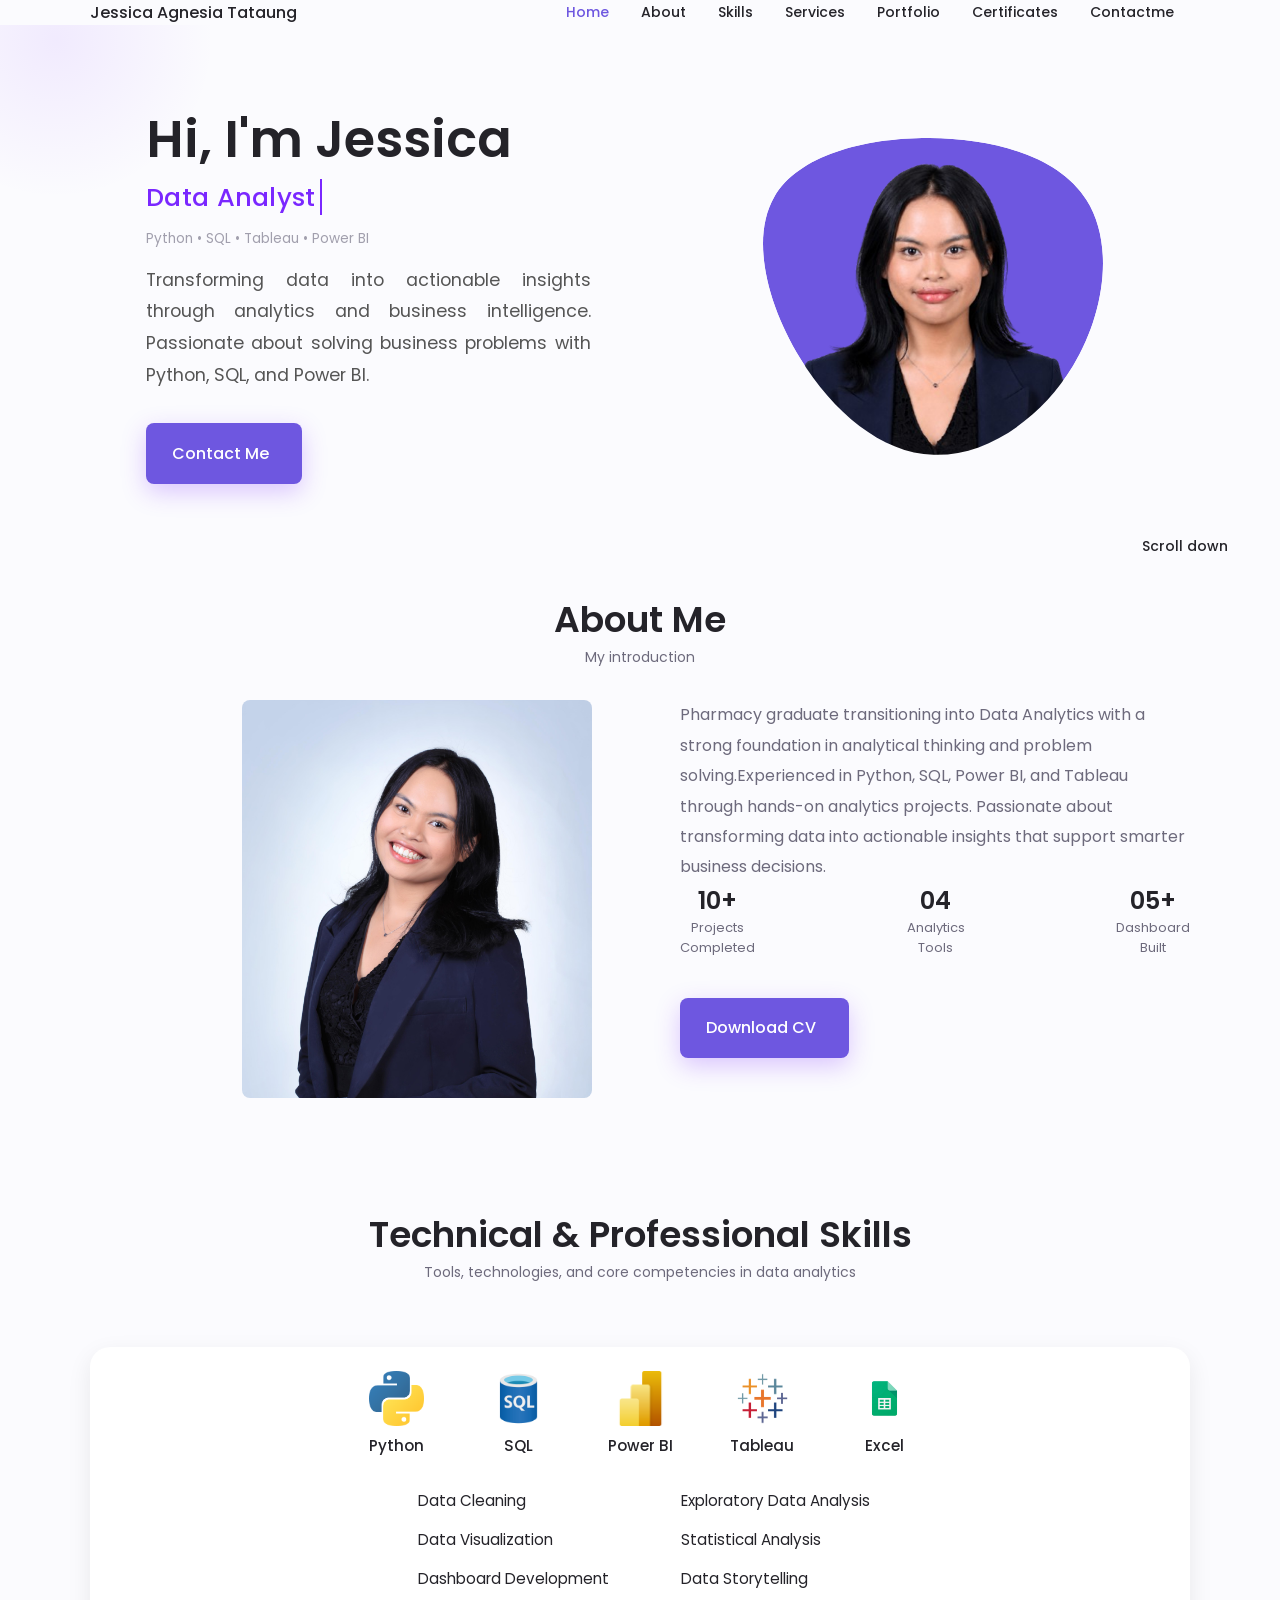
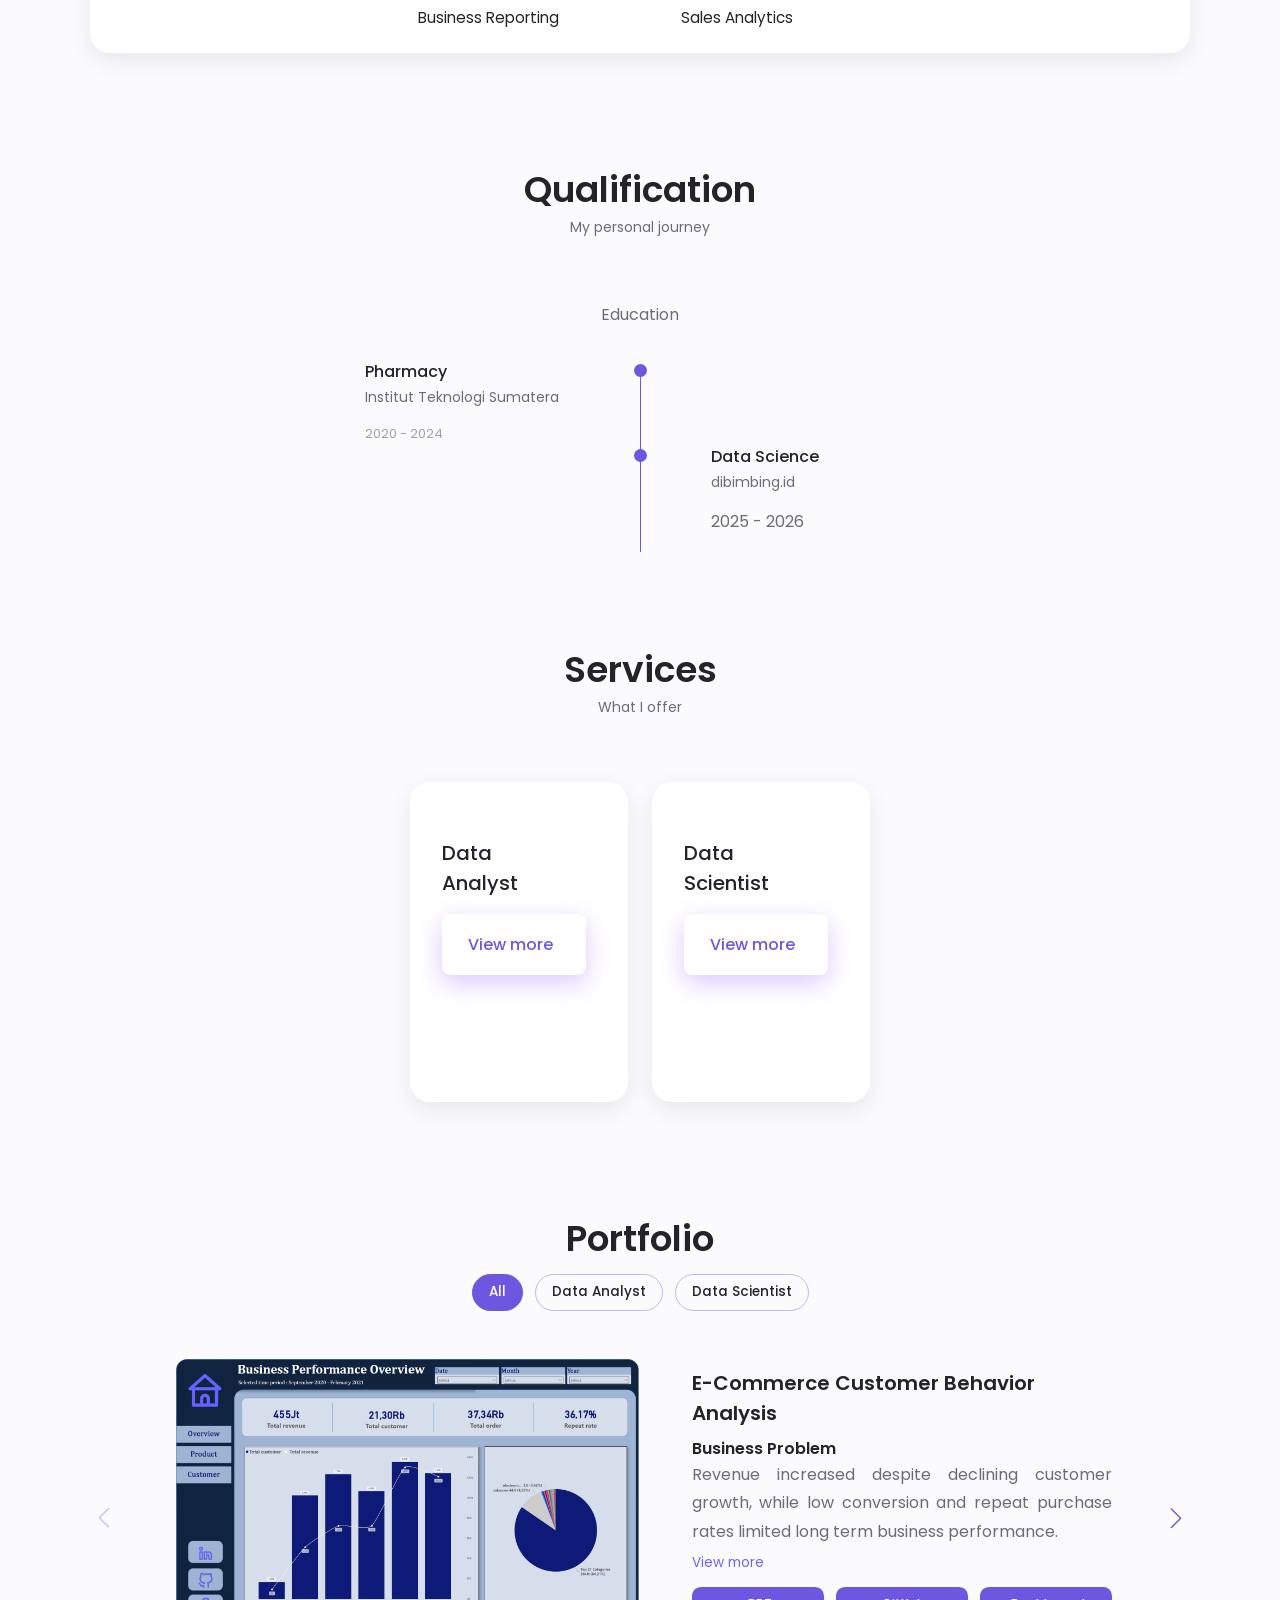
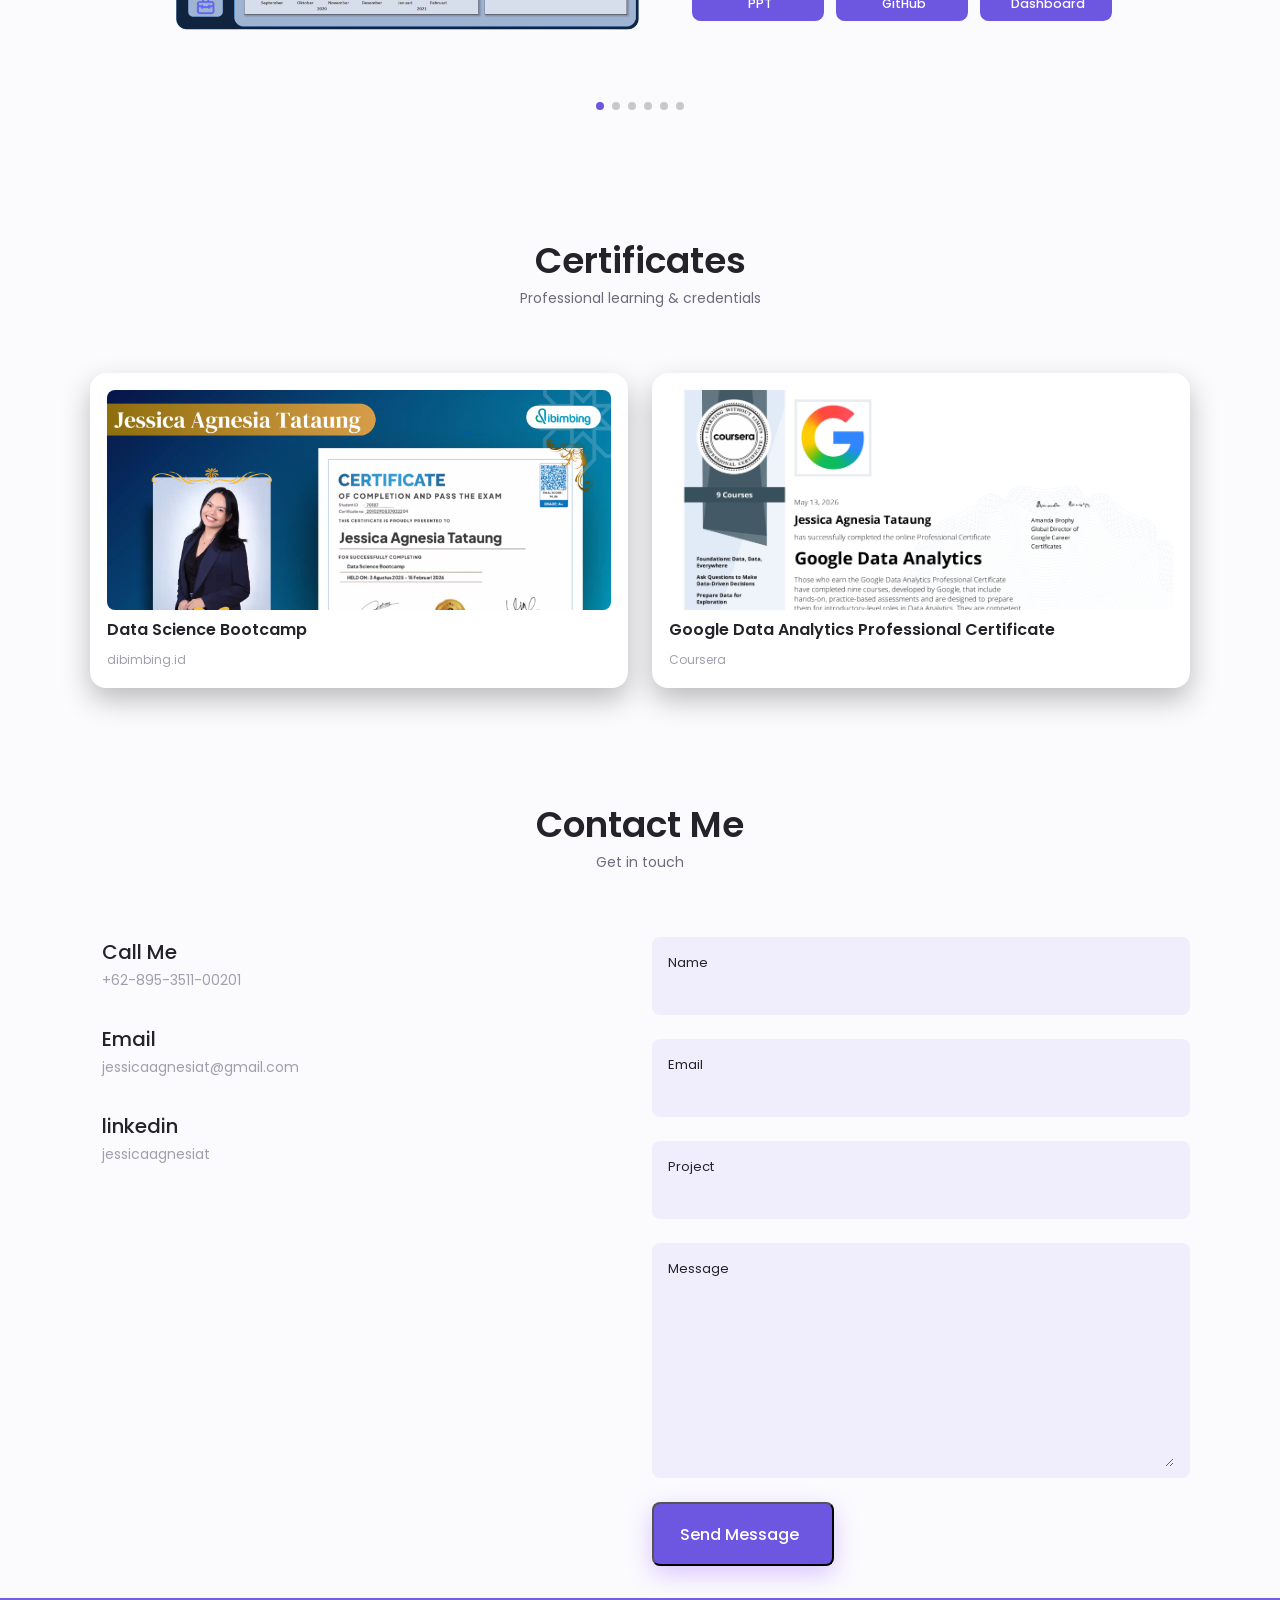
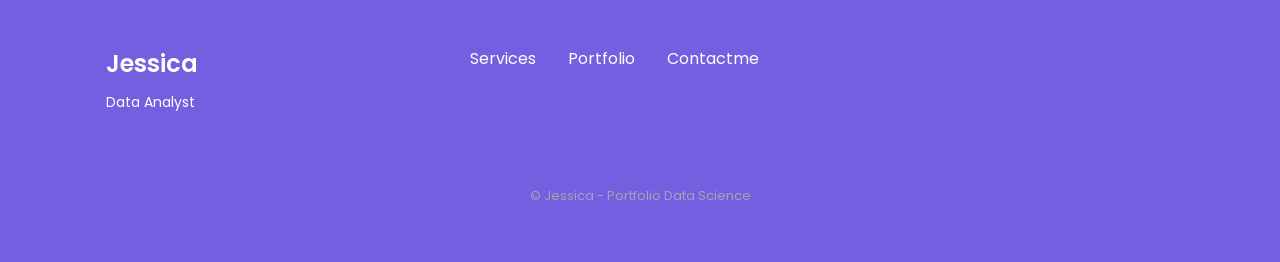
==== commit 53dcdf7c: "Update portfolio website" ====
--- a/index.html
+++ b/index.html
@@ -117,9 +117,8 @@
                         <div class="home__data">
                             <h1 class="home__title">Hi, I'm Jessica</h1>
                             <h3 class="home__subtitle"><span id="typing"></span></h3>
-                              <p class="home__role-hint">Analytics • Visualization • Machine Learning</p>  
-                            <p class="home__description">Turning data into actionable insights through analytics, visualization, 
-                                and machine learning to support smarter business decisions.</p>
+                              <p class="home__role-hint">Python • SQL • Tableau • Power BI</p>  
+                            <p class="home__description">Transforming data into actionable insights through analytics and business intelligence. Passionate about solving business problems with Python, SQL, and Power BI.</p>
                             <a href="#contact" class="button button--flex">
                                 Contact Me <i class="uil uil-message button__icon"></i>
                             </a>
@@ -144,22 +143,21 @@
                     <img src="img/profile 4.jpg" alt="" class="about__img">
 
                     <div class="about__data">
-                        <p class="about__description">A Pharmacy graduate with a strong analytical and research background, currently transitioning into Data Science through an intensive bootcamp. Skilled in Python and SQL with hands on experience in data analysis, visualization, and machine learning.</p>
-                        
+                        <p class="about__description">Pharmacy graduate transitioning into Data Analytics with a strong foundation in analytical thinking and problem solving.Experienced in Python, SQL, Power BI, and Tableau through hands-on analytics projects. Passionate about transforming data into actionable insights that support smarter business decisions.</p>
                         <div class="about__info">
                             <div>
-                                <span class="about__info-title">20+</span>
-                                <span class="about__info-name">completed <br> project</span>
+                                <span class="about__info-title">10+</span>
+                                <span class="about__info-name">Projects<br> Completed </span>
                             </div>
 
                             <div>
-                                <span class="about__info-title">10+</span>
-                                <span class="about__info-name">analytics <br> tools</span>
+                                <span class="about__info-title">04</span>
+                                <span class="about__info-name">Analytics <br> Tools</span>
                             </div>
 
                             <div>
                                 <span class="about__info-title">05+</span>
-                                <span class="about__info-name">dashboard <br> built</span>
+                                <span class="about__info-name">Dashboard <br> Built</span>
                             </div>
                         </div>
 
@@ -172,147 +170,58 @@
                 </div>
             </section>
 
-            <!--===================== SKILLS ==============================-->
+           <!--===================== SKILLS ==============================-->
             <section class="skills section" id="skills">
-                <h2 class="section__title">Skills</h2>
-                <span class="section__subtitle">My technical level</span>
-
-                <div class="skills__container container grid">
-                          <!--===================== SKILL 1 ==============================-->
-                        <div class="skills__content skills__open">
-                            <div class="skills__header">
-                                <i class="uil uil-analytics skills__icon"></i>
-
-                                <div>
-                                    <h1 class="skills__title">Data Analyst</h1>
-                                    <!--<span class="skills__subtitle">More than 4 years</span>-->
-                                </div>
-                                
-                                <i class="uil uil-angle-down skills__arrow"></i>
-                            </div>
-
-                            <div class="skills__list grid">
-                                <div class="skills__data">
-                                    <div class="skills__titles">
-                                        <h3 class="skills__name">Python</h3>
-                                        <span class="skills__number">88%</span>
-                                    </div>
-                                    <div class="skills__bar">
-                                        <span class="skills__percentage skills__python"></span>
-                                    </div>
-                                </div>
-
-                                <div class="skills__data">
-                                    <div class="skills__titles">
-                                        <h3 class="skills__name">SQL</h3>
-                                        <span class="skills__number">90%</span>
-                                    </div>
-                                    <div class="skills__bar">
-                                        <span class="skills__percentage skills__SQL"></span>
-                                    </div>
-                                </div>
-
-                                <div class="skills__data">
-                                    <div class="skills__titles">
-                                        <h3 class="skills__name">Data Cleaning</h3>
-                                        <span class="skills__number">95%</span>
-                                    </div>
-                                    <div class="skills__bar">
-                                        <span class="skills__percentage skills__datacleaning"></span>
-                                    </div>
-                                </div>
-
-                                <div class="skills__data">
-                                    <div class="skills__titles">
-                                        <h3 class="skills__name">Exploratory Data Analysis</h3>
-                                        <span class="skills__number">96%</span>
-                                    </div>
-                                    <div class="skills__bar">
-                                        <span class="skills__percentage skills__EDA"></span>
-                                    </div>
-                                </div>
-
-                                <div class="skills__data">
-                                    <div class="skills__titles">
-                                        <h3 class="skills__name">Data Visualization</h3>
-                                        <span class="skills__number">95%</span>
-                                    </div>
-                                    <div class="skills__bar">
-                                        <span class="skills__percentage skills__DataVisualization"></span>
-                                    </div>
-                                </div>
-                            </div>
-                        </div>
-
-                         <!--===================== SKILL 2 ==============================-->
-                        <div class="skills__content skills_close">
-                            <div class="skills__header">
-                                <i class="uil uil-statistics skills__icon"></i>
-
-                                <div>
-                                    <h1 class="skills__title">Data Scientist</h1>
-                                    <!--<span class="skills__subtitle">More than 4 years</span>-->
-                                </div>
-                                
-                                <i class="uil uil-angle-down skills__arrow"></i>
-                            </div>
-
-                            <div class="skills__list grid">
-                                <div class="skills__data">
-                                    <div class="skills__titles">
-                                        <h3 class="skills__name">Python</h3>
-                                        <span class="skills__number">88%</span>
-                                    </div>
-                                    <div class="skills__bar">
-                                        <span class="skills__percentage skills__python"></span>
-                                    </div>
-                                </div>
-
-                                <div class="skills__data">
-                                    <div class="skills__titles">
-                                        <h3 class="skills__name">SQL</h3>
-                                        <span class="skills__number">90%</span>
-                                    </div>
-                                    <div class="skills__bar">
-                                        <span class="skills__percentage skills__SQL"></span>
-                                    </div>
-                                </div>
-
-                                <div class="skills__data">
-                                    <div class="skills__titles">
-                                        <h3 class="skills__name">Machine Learning</h3>
-                                        <span class="skills__number">80%</span>
-                                    </div>
-                                    <div class="skills__bar">
-                                        <span class="skills__percentage skills__ML"></span>
-                                    </div>
-                                </div>
-
-                                <div class="skills__data">
-                                    <div class="skills__titles">
-                                        <h3 class="skills__name">Exploratory Data Analysis</h3>
-                                        <span class="skills__number">96%</span>
-                                    </div>
-                                    <div class="skills__bar">
-                                        <span class="skills__percentage skills__EDA"></span>
-                                    </div>
-                                </div>
-
-                                <div class="skills__data">
-                                    <div class="skills__titles">
-                                        <h3 class="skills__name">Data Visualization</h3>
-                                        <span class="skills__number">95%</span>
-                                    </div>
-                                    <div class="skills__bar">
-                                        <span class="skills__percentage skills__DataVisualization"></span>
-                                    </div>
-                                </div>
-                            </div>
-                        </div>
-                    </div>
+                <h2 class="section__title">Technical & Professional Skills</h2>
+                <span class="section__subtitle">Tools, technologies, and core competencies in data analytics</span>
+
+                <div class="skills__container container">
+
+                    <div class="skills__tools">
+                        <div class="skills__tool">
+                            <img src="img/python.svg.png" alt="Python">
+                            <span>Python</span>
+                        </div>
+
+                        <div class="skills__tool">
+                            <img src="img/sql.png.png" alt="SQL">
+                            <span>SQL</span>
+                        </div>
+
+                        <div class="skills__tool">
+                            <img src="img/powerbi.svg.png" alt="Power BI">
+                            <span>Power BI</span>
+                        </div>
+
+                        <div class="skills__tool">
+                            <img src="img/tableau.svg.png" alt="Tableau">
+                            <span>Tableau</span>
+                        </div>
+
+                        <div class="skills__tool">
+                            <img src="img/excel.svg.png" alt="Excel">
+                            <span>Excel</span>
+                        </div>
+                    </div>
+
+                    <div class="skills__competencies">
+                        <ul>
+                            <li><i class="uil uil-star"></i> Data Cleaning</li>
+                            <li><i class="uil uil-star"></i> Data Visualization</li>
+                            <li><i class="uil uil-star"></i> Dashboard Development</li>
+                            <li><i class="uil uil-star"></i> Business Reporting</li>
+                        </ul>
+
+                        <ul>
+                            <li><i class="uil uil-star"></i> Exploratory Data Analysis</li>
+                            <li><i class="uil uil-star"></i> Statistical Analysis</li>
+                            <li><i class="uil uil-star"></i> Data Storytelling</li>
+                            <li><i class="uil uil-star"></i> Sales Analytics</li>
+                        </ul>
+                    </div>
+
                 </div>
             </section>
-
             <!--===================== QUALIFICATION ==============================-->
             <section class="qualification section">
                 <h2 class="section__title">Qualification</h2>
@@ -472,120 +381,153 @@
                     <div class="swiper-wrapper">
                         <!--===================== PORTFOLIO 1 ==============================-->
                         <div class="portfolio__content grid swiper-slide" data-category="analyst">
-                            <img src="img/portfolio1.jpg" alt="" class="portfolio__img">
+                            <img src="img/portfolio1.jpg.png" alt="" class="portfolio__img">
 
                             <div class="portfolio__data">
-                                <h3 class="portfolio__title">Customer segmentation by RFM</h3>
+                                <h3 class="portfolio__title">E-Commerce Customer Behavior Analysis</h3>
+ 
                                 <div class="project__content">
-                                    <h4>Problem</h4>
+
+                                    <h4>Business Problem</h4>
                                     <p class="problem-text">
-                                        E-commerce businesses struggle to identify high-value customers, profitable
-                                        products, and key regions from complex transactional data.
+                                        Revenue increased despite declining customer growth, while low conversion and repeat purchase rates limited long term business performance.
                                     </p>
 
                                     <!-- HIDDEN CONTENT -->
                                     <div class="project__details">
-                                        <h4>Objective</h4>
-                                        <p>
-                                        To apply EDA and RFM segmentation to uncover customer value, profitability
-                                        drivers, and regional performance.
-                                        </p>
-
-                                        <h4>Solution</h4>
-                                        <p>
-                                        The data was cleaned and transformed, RFM metrics were calculated, and sales,
-                                        profit, discount, and shipping patterns were analyzed across segments.
-                                        </p>
-
-                                        <h4>Result</h4>
-                                        <p>
-                                        Loyal Customers and Champions generated the highest profit, Technology was
-                                        the most profitable category, and high shipping costs reduced profitability
-                                        in low-value segments.
-                                        </p>
+
+                                        <h4>Goal</h4>
+                                        <p>
+                                            Analyze customer behavior, conversion performance, retention, and customer segments to identify growth opportunities and support data driven business decisions.
+                                        </p>
+
+                                       <h4>Tools</h4>
+                                        <p>Python • Power BI </p>
+
+                                        <h4>Techniques</h4>
+                                        <ul class="project__list">
+                                            <li>Data Cleaning</li>
+                                            <li>EDA</li>
+                                            <li>RFM Segmentation</li>
+                                            <li>Customer Behavior Analysis</li>
+                                            <li>Dashboard Development</li>
+                                        </ul>
+
+                                        <h4>Key Insights</h4>
+                                        <p>
+                                            • Revenue increased by 26.79% despite a 27.72% decline in customers.<br>
+                                            • Only 4.7% of product views converted into purchases.<br>
+                                            • Repeat purchase rate was only 36%, indicating weak customer retention.<br>
+                                            • Around 20% of product categories generated over 84% of total revenue.
+                                        </p>
+
+                                        <h4>Business Recommendations</h4>
+                                        <p>
+                                            Improve conversion through product page optimization, strengthen customer retention with loyalty campaigns, and prioritize high-value customers and top-performing product categories.
+                                        </p>
+
                                     </div>
 
                                     <button class="view-more-btn">View more</button>
-                                    </div>
+                                </div>
 
                                 <div class="portfolio__links">
-                                <a href="https://drive.google.com/file/d/1jk28qt583LjJvQ4v8uwjffyN6daiIaYv/view"
-                                    target="_blank" class="portfolio__link-card">
-                                    <i class="uil uil-presentation-play"></i>
-                                    <span>PPT</span>
-                                </a>
-
-                                <a href="https://github.com/Jessicaagnesiat/Ecommerce-Customer-Segmentation"
-                                    target="_blank" class="portfolio__link-card">
-                                    <i class="uil uil-github"></i>
-                                    <span>GitHub</span>
-                                </a>
-
-                                <a href="https://colab.research.google.com/drive/1TP_Sy4iUzK_Zyu3dZs-E3srsSWlAtyTC"
-                                    target="_blank" class="portfolio__link-card">
-                                    <i class="uil uil-external-link-alt"></i>
-                                    <span>Notebook</span>
-                                </a>
-                                </div>
-
-                            </div>
-                            </div>
-
+                                    <a href="https://drive.google.com/file/d/1PHWEw78VGWP9hjro31Yuo__nMTl2oiS5/view?usp=sharing"
+                                        target="_blank" class="portfolio__link-card">
+                                        <i class="uil uil-presentation-play"></i>
+                                        <span>PPT</span>
+                                    </a>
+
+                                    <a href="https://github.com/Jessicaagnesiat/ecommerce-customer-behavior-analysis"
+                                        target="_blank" class="portfolio__link-card">
+                                        <i class="uil uil-github"></i>
+                                        <span>GitHub</span>
+                                    </a>
+
+                                    <a href="https://powerbidashboard-v32rvaixtrqo7rekyt5wfc.streamlit.app/"
+                                        target="_blank" class="portfolio__link-card">
+                                        <i class="uil uil-chart-line"></i>
+                                        <span>Dashboard</span>
+                                    </a>
+                                </div>
+
+                            </div>
+                        </div>      
                         <!--===================== PORTFOLIO 2 ==============================-->
                         <div class="portfolio__content grid swiper-slide" data-category="analyst">
-                            <img src="img/portfolio2.jpg.png" alt="" class="portfolio__img">
+                            <img src="img/portfolio2.png" alt="" class="portfolio__img">
 
                             <div class="portfolio__data">
-                                <h3 class="portfolio__title">Marketing Channel Analysis</h3>
-                                    <div class="project__content">
-                                        <h4>Problem</h4>
-                                        <p class="problem-text">
-                                            Businesses struggle to identify which marketing channels, product categories,
-                                            and customer segments drive the highest profit and conversions.
-                                        </p>
-
-                                        <!-- HIDDEN CONTENT -->
-                                        <div class="project__details">
-                                            <h4>Objective</h4>
-                                            <p>
-                                            To analyze marketing channel performance, customer purchasing behavior,
-                                            and RFM-based customer segmentation to support data-driven marketing decisions.
-                                            </p>
-
-                                            <h4>Solution</h4>
-                                            <p>
-                                            EDA and RFM analysis were applied to the Superstore dataset, evaluating sales,
-                                            profit, transactions, shipping preferences, and marketing channel effectiveness
-                                            through interactive dashboards.
-                                            </p>
-
-                                            <h4>Result</h4>
-                                            <p>
-                                            New York City generated the highest profit and transactions, Office Supplies was
-                                            the most popular category, Standard Class was the preferred shipping method,
-                                            Facebook emerged as the most effective marketing channel, and RFM analysis
-                                            revealed a large proportion of low-engagement customers with clear opportunities
-                                            for reactivation.
-                                            </p>
-                                        </div>
-
-                                        <button class="view-more-btn">View more</button>
-                                        </div>
+                                <h3 class="portfolio__title">Customer Retention Analysis</h3>
+
+                                <div class="project__content">
+
+                                    <h4>Business Problem</h4>
+                                    <p class="problem-text">
+                                        Most customers made only one purchase, while low retention and delivery delays reduced repeat purchases and long-term customer value.
+                                    </p>
+
+                                    <!-- HIDDEN CONTENT -->
+                                    <div class="project__details">
+
+                                        <h4>Goal</h4>
+                                        <p>
+                                            Analyze customer retention patterns, identify high-value customer segments, and uncover factors affecting repeat purchases using Cohort Analysis and K-Means Clustering.
+                                        </p>
+
+                                        <h4>Tools</h4>
+                                        <p>Python • SQL • Power BI</p>
+
+                                        <h4>Techniques</h4>
+                                        <ul class="project__list">
+                                            <li>Data Cleaning</li>
+                                            <li>Exploratory Data Analysis (EDA)</li>
+                                            <li>Cohort Analysis</li>
+                                            <li>K-Means Clustering</li>
+                                            <li>Customer Segmentation</li>
+                                            <li>Dashboard Development</li>
+                                        </ul>
+
+                                        <h4>Key Insights</h4>
+                                        <p>
+                                            • Most customers made only one purchase.<br>
+                                            • Loyal customers generated the highest revenue.<br>
+                                            • Delivery delays negatively impacted repeat purchases.<br>
+                                            • Customer segmentation identified high-value and at-risk customer groups.
+                                        </p>
+
+                                        <h4>Business Recommendations</h4>
+                                        <p>
+                                            Re-engage inactive customers through personalized campaigns, improve delivery performance to increase customer satisfaction, and develop loyalty programs for high-value customer segments.
+                                        </p>
+
+                                    </div>
+
+                                    <button class="view-more-btn">View more</button>
+                                </div>
 
                                 <div class="portfolio__links">
-                                    <a href="https://drive.google.com/file/d/14tmKrPAx0uAjkX0LLm-TgG6_8mjETkyf/view?usp=sharing" target="_blank" class="portfolio__link-card">
+
+                                    <a href="LINK_PPT"
+                                        target="_blank" class="portfolio__link-card">
                                         <i class="uil uil-presentation-play"></i>
                                         <span>PPT</span>
                                     </a>
-                                    <a href="https://docs.google.com/spreadsheets/d/1vvbNfIMUvxTH-7vtWTKQMbxFclRayJtFSARlr1myJtg/edit?usp=sharing" target="_blank" class="portfolio__link-card">
-                                        <i class="uil uil-external-link-alt"></i>
-                                        <span>Dataset</span>
-                                    </a>
-                                    <a href="https://github.com/Jessicaagnesiat/Marketing-Channel-Anlysis" target="_blank" class="portfolio__link-card">
+
+                                    <a href="https://github.com/Jessicaagnesiat/customer-retention-analysis-dashboard/"
+                                        target="_blank" class="portfolio__link-card">
                                         <i class="uil uil-github"></i>
                                         <span>GitHub</span>
                                     </a>
-                                </div>
+
+                                    <a href="https://customer-retention-analysis-dashboard-jessica.streamlit.app/"
+                                        target="_blank" class="portfolio__link-card">
+                                        <i class="uil uil-chart-line"></i>
+                                        <span>Dashboard</span>
+                                    </a>
+
+                                </div>
+
                             </div>
                         </div>
 
@@ -594,286 +536,332 @@
                             <img src="img/portfolio 3.png" alt="" class="portfolio__img">
 
                             <div class="portfolio__data">
-                                <h3 class="portfolio__title">Web Scraping</h3>
+                                <h3 class="portfolio__title">Cyclistic Bike-Share Analysis</h3>
+
                                 <div class="project__content">
-                                    <h4>Problem</h4>
+
+                                    <h4>Business Problem</h4>
                                     <p class="problem-text">
-                                        Job vacancy data for Data Analyst roles on JobStreet is unstructured and
-                                        difficult to analyze directly for insights such as location and company demand.
+                                        Casual riders generated substantial usage but showed lower membership conversion, limiting long-term customer retention and recurring revenue.
                                     </p>
 
                                     <!-- HIDDEN CONTENT -->
                                     <div class="project__details">
-                                        <h4>Objective</h4>
-                                        <p>
-                                        To collect, store, and analyze Data Analyst job vacancy data from JobStreet
-                                        to understand hiring distribution by location and company.
-                                        </p>
-
-                                        <h4>Solution</h4>
-                                        <p>
-                                        Web scraping was implemented using Python and BeautifulSoup, with the
-                                        extracted data stored in PostgreSQL, cleaned, and visualized using Pandas
-                                        and Matplotlib.
-                                        </p>
-
-                                        <h4>Result</h4>
-                                        <p>
-                                        The analysis revealed that Data Analyst job openings were most concentrated
-                                        in Surabaya, Central Jakarta, and North Jakarta, with two companies in each
-                                        region and each company posting a single vacancy.
-                                        </p>
+
+                                        <h4>Goal</h4>
+                                        <p>
+                                            Analyze riding behavior differences between casual riders and annual members to identify opportunities for increasing membership conversions and improving customer retention.
+                                        </p>
+
+                                        <h4>Tools</h4>
+                                        <p>Python • Tableau</p>
+
+                                        <h4>Techniques</h4>
+                                        <ul class="project__list">
+                                            <li>Data Cleaning</li>
+                                            <li>Exploratory Data Analysis (EDA)</li>
+                                            <li>Customer Behavior Analysis</li>
+                                            <li>Time Series Analysis</li>
+                                            <li>Route Analysis</li>
+                                            <li>Dashboard Development</li>
+                                        </ul>
+
+                                        <h4>Key Insights</h4>
+                                        <p>
+                                            • Annual members accounted for 91.4% of total riders, while casual riders represented 8.6%.<br>
+                                            • Casual riders increased by 92.25% year-over-year, significantly outpacing member growth.<br>
+                                            • Members primarily used bikes during commuting hours, while casual riders preferred afternoon leisure trips.<br>
+                                            • Casual riders recorded substantially longer ride durations, highlighting opportunities for membership conversion.
+                                        </p>
+
+                                        <h4>Business Recommendations</h4>
+                                        <p>
+                                            Launch targeted membership campaigns for casual riders, optimize bike availability at high-demand stations during peak hours, and introduce commuter-focused incentives to encourage annual membership subscriptions.
+                                        </p>
+
                                     </div>
 
                                     <button class="view-more-btn">View more</button>
-                                    </div>
-                            
+                                </div>
+
                                 <div class="portfolio__links">
-                                    <a href="https://drive.google.com/file/d/1svWHAF_6zdJqs4--gvkA0Iv5o_LJ1FEf/view?usp=drive_link" target="_blank" class="portfolio__link-card">
-                                       <i class="uil uil-notebooks"></i>
+
+                                    <a href="PPT_LINK"
+                                        target="_blank" class="portfolio__link-card">
+                                        <i class="uil uil-presentation-play"></i>
+                                        <span>PPT</span>
+                                    </a>
+
+                                    <a href="https://github.com/Jessicaagnesiat/cyclistic-bike-share-analysis"
+                                        target="_blank" class="portfolio__link-card">
+                                        <i class="uil uil-github"></i>
+                                        <span>GitHub</span>
+                                    </a>
+
+                                    <a href="https://colab.research.google.com/drive/1rKAEgnZT0dAFXRVoVUiXywr50oARLoU_"
+                                        target="_blank" class="portfolio__link-card">
+                                        <i class="uil uil-notebooks"></i>
                                         <span>Notebook</span>
                                     </a>
 
-                                    <a href="https://github.com/Jessicaagnesiat/Web-scraping" target="_blank" class="portfolio__link-card">
-                                        <i class="uil uil-github"></i>
-                                        <span>Github</span>
-                                    </a>
-
-                                    <a href="https://colab.research.google.com/drive/1F6ynHTBbXFxw2JRzuPCzlrWbzU8pyqFl?usp=drive_link" target="_blank" class="portfolio__link-card">
-                                        <i class="uil uil-external-link-alt"></i>
-                                        <span>Result</span>
-                                    </a>
-                                </div>
-                            </div>
-                        </div>
-
+                                </div>
+
+                            </div>
+                        </div>
                         <!--===================== PORTFOLIO 4==============================-->
                         <div class="portfolio__content grid swiper-slide" data-category="scientist">
-                            <img src="img/portfolio 4.png" alt="" class="portfolio__img">
+                    <img src="img/portfolio 4.png"
+                        alt=""
+                        class="portfolio__img--portrait">
+
+                    <div class="portfolio__data">
+                        <h3 class="portfolio__title">Boston Housing Price Prediction</h3>
+
+                        <div class="project__content">
+
+                            <h4>Business Problem</h4>
+                            <p class="problem-text">
+                                Highly correlated housing features reduced the stability and interpretability of traditional Linear Regression models, leading to less reliable predictions for unseen housing prices.
+                            </p>
+
+                            <!-- HIDDEN CONTENT -->
+                            <div class="project__details">
+
+                                <h4>Goal</h4>
+                                <p>
+                                    Develop and compare Ridge and Lasso Regression models to improve prediction performance, mitigate multicollinearity, and identify the most influential factors affecting housing prices.
+                                </p>
+
+                                <h4>Tools</h4>
+                                <p>Python • Scikit-Learn • Statsmodels</p>
+
+                                <h4>Techniques</h4>
+                                <ul class="project__list">
+                                    <li>Data Splitting</li>
+                                    <li>Exploratory Data Analysis (EDA)</li>
+                                    <li>Correlation Analysis</li>
+                                    <li>Variance Inflation Factor (VIF)</li>
+                                    <li>Feature Selection</li>
+                                    <li>Ridge Regression</li>
+                                    <li>Lasso Regression</li>
+                                    <li>Hyperparameter Tuning</li>
+                                    <li>Model Evaluation</li>
+                                </ul>
+
+                                <h4>Key Insights</h4>
+                                <p>
+                                    • Strong multicollinearity was detected among several housing features.<br>
+                                    • Removing redundant features improved model stability and interpretability.<br>
+                                    • Ridge Regression produced stable coefficient estimates across correlated variables.<br>
+                                    • Lasso Regression achieved the highest test R² score (64.18%), demonstrating better generalization on unseen housing data.
+                                </p>
+
+                                <h4>Business Recommendations</h4>
+                                <p>
+                                    Deploy Lasso Regression for house price prediction, apply feature selection to reduce model complexity, and continuously retrain the model with updated market data to improve prediction accuracy and support property valuation decisions.
+                                </p>
+
+                            </div>
+
+                            <button class="view-more-btn">View more</button>
+                        </div>
+
+                        <div class="portfolio__links">
+
+                            <a href="https://colab.research.google.com/drive/1dwGx6pvrHWqdIhlyyIYDvCV4gNPMLG5b?usp=sharing"
+                                target="_blank" class="portfolio__link-card">
+                                <i class="uil uil-notebooks"></i>
+                                <span>Notebook</span>
+                            </a>
+
+                            <a href="https://drive.google.com/file/d/1ZkdZqCItVPr4MH_xxRbKMMdyXTUP8x-A/view?usp=drive_link"
+                                target="_blank" class="portfolio__link-card">
+                                <i class="uil uil-folder-open"></i>
+                                <span>Dataset</span>
+                            </a>
+
+                            <a href="https://github.com/Jessicaagnesiat/Ridge-and-lasso-project"
+                                target="_blank" class="portfolio__link-card">
+                                <i class="uil uil-github"></i>
+                                <span>GitHub</span>
+                            </a>
+
+                        </div>
+
+                    </div>
+                </div>
+                    <!--===================== PORTFOLIO 5==============================-->
+                       <div class="portfolio__content grid swiper-slide" data-category="scientist">
+                            <img src="img/portfolio 5.png" alt="" class="portfolio__img--portrait">
 
                             <div class="portfolio__data">
-                                <h3 class="portfolio__title">Boston Housing Price Prediction using Ridge and Lasso Regression</h3>
+                                <h3 class="portfolio__title">Customer Churn Prediction using Machine Learning</h3>
+
                                 <div class="project__content">
-                                    <h4>Problem</h4>
+
+                                    <h4>Business Problem</h4>
                                     <p class="problem-text">
-                                    Several features in the Boston housing dataset exhibit moderate multicollinearity, which can reduce coefficient interpretability and motivate the use of regularized regression models
+                                        Telecommunication companies often struggle to identify customers at risk of churning, making retention efforts reactive rather than proactive and increasing customer acquisition costs.
                                     </p>
 
                                     <!-- HIDDEN CONTENT -->
                                     <div class="project__details">
-                                        <h4>Objective</h4>
-                                        <p>
-                                        To evaluate Ridge and Lasso Regression models in predicting housing prices
-                                        while maintaining model stability and generalization performance.
-                                        </p>
-
-                                        <h4>Solution</h4>
-                                        <p>
-                                        Multicollinearity was analyzed using VIF and correlation analysis,
-                                        followed by applying Ridge and Lasso Regression with hyperparameter tuning.
-                                        </p>
-
-                                        <h4>Result</h4>
-                                        <p>
-                                        Lasso Regression achieved better performance on the test data with an R² of 64.18%,
-                                        outperforming Ridge Regression in predicting unseen data.
-                                        </p>
+
+                                        <h4>Goal</h4>
+                                        <p>
+                                            Develop a machine learning model to accurately predict customer churn, compare multiple classification models, and support proactive customer retention strategies through predictive analytics.
+                                        </p>
+
+                                        <h4>Tools</h4>
+                                        <p>Python • Scikit-Learn • Pandas</p>
+
+                                        <h4>Techniques</h4>
+                                        <ul class="project__list">
+                                            <li>Data Cleaning</li>
+                                            <li>Exploratory Data Analysis (EDA)</li>
+                                            <li>Missing Value Handling</li>
+                                            <li>Label Encoding</li>
+                                            <li>Feature Scaling</li>
+                                            <li>SMOTE Oversampling</li>
+                                            <li>Random Forest</li>
+                                            <li>Decision Tree</li>
+                                            <li>Cross Validation</li>
+                                            <li>K-Fold Cross Validation</li>
+                                            <li>ROC Curve Analysis</li>
+                                            <li>Model Evaluation</li>
+                                        </ul>
+
+                                        <h4>Key Insights</h4>
+                                        <p>
+                                            • Customer churn data was highly imbalanced and required SMOTE oversampling.<br>
+                                            • Random Forest consistently outperformed Decision Tree across multiple evaluation metrics.<br>
+                                            • K-Fold Cross Validation achieved an average F1-score of 84.9%, indicating strong model stability.<br>
+                                            • The final Random Forest model achieved a ROC-AUC score of 82.42%, demonstrating good capability in distinguishing churn and non-churn customers.
+                                        </p>
+
+                                        <h4>Business Recommendations</h4>
+                                        <p>
+                                            Use the prediction model to identify high-risk customers, implement personalized retention campaigns, offer loyalty incentives, and regularly retrain the model with updated customer data to improve long-term prediction performance.
+                                        </p>
+
                                     </div>
 
                                     <button class="view-more-btn">View more</button>
-                                    </div>
+                                </div>
+
                                 <div class="portfolio__links">
-                                    <a href="https://colab.research.google.com/drive/1dwGx6pvrHWqdIhlyyIYDvCV4gNPMLG5b?usp=sharing" target="_blank" class="portfolio__link-card">
+
+                                    <a href="https://colab.research.google.com/drive/1vmRn8km-l-89L4q8jZzrZXFw4QDYdyMB?usp=sharing"
+                                        target="_blank" class="portfolio__link-card">
                                         <i class="uil uil-notebooks"></i>
                                         <span>Notebook</span>
                                     </a>
-                                    <a href="https://drive.google.com/file/d/1ZkdZqCItVPr4MH_xxRbKMMdyXTUP8x-A/view?usp=drive_link" target="_blank" class="portfolio__link-card">
-                                        <i class="uil uil-external-link-alt"></i>
+
+                                    <a href="https://drive.google.com/file/d/1Vc21CorfMHmCs_HmfhRLx29-NdjHqEQf/view?usp=sharing"
+                                        target="_blank" class="portfolio__link-card">
+                                        <i class="uil uil-folder-open"></i>
                                         <span>Dataset</span>
                                     </a>
-                                    <a href="https://github.com/Jessicaagnesiat/Ridge-and-lasso-project" target="_blank" class="portfolio__link-card">
+
+                                    <a href="https://github.com/Jessicaagnesiat/Chrun-prediction"
+                                        target="_blank" class="portfolio__link-card">
                                         <i class="uil uil-github"></i>
                                         <span>GitHub</span>
                                     </a>
-                                </div>
-                            </div>
-                        </div>
-                    <!--===================== PORTFOLIO 5==============================-->
-                        <div class="portfolio__content grid swiper-slide" data-category="scientist">
-                            <img src="img/portfolio 5.png" alt="" class="portfolio__img">
+
+                                </div>
+
+                            </div>
+                        </div>
+
+                        <!--===================== PORTFOLIO 6==============================-->
+                       <div class="portfolio__content grid swiper-slide" data-category="scientist">
+                            <img src="img/portfolio 6.png" alt="" class="portfolio__img--portrait">
 
                             <div class="portfolio__data">
-                                <h3 class="portfolio__title">Customer Churn Prediction using Random Forest and SMOTE</h3>
+                                <h3 class="portfolio__title">Airline Customer Segmentation using K-Means Clustering</h3>
+
                                 <div class="project__content">
-                                    <h4>Problem</h4>
+
+                                    <h4>Business Problem</h4>
                                     <p class="problem-text">
-                                        Telecommunication companies struggle to proactively identify customers at risk of churn
-                                        due to imbalanced data and complex customer behavior patterns.
+                                        Airlines often apply the same marketing strategy to all customers despite significant differences in travel behavior, loyalty, and spending, reducing the effectiveness of customer retention initiatives.
                                     </p>
 
                                     <!-- HIDDEN CONTENT -->
                                     <div class="project__details">
-                                        <h4>Objective</h4>
-                                        <p>
-                                        To build a reliable churn prediction model that accurately identifies high-risk customers
-                                        and supports data-driven retention strategies.
-                                        </p>
-
-                                        <h4>Solution</h4>
-                                        <p>
-                                        The dataset was cleaned and preprocessed, categorical features were encoded,
-                                        class imbalance was handled using SMOTE, and multiple classification models were evaluated,
-                                        with Random Forest selected based on cross-validation performance.
-                                        </p>
-
-                                        <h4>Result</h4>
-                                        <p>
-                                        The final Random Forest model achieved a strong ROC-AUC score of 0.82 with stable F1 performance,
-                                        enabling early identification of churn-prone customers to support effective retention
-                                        and cost-saving strategies.
-                                        </p>
+
+                                        <h4>Goal</h4>
+                                        <p>
+                                            Segment airline customers using unsupervised machine learning, compare clustering algorithms, and identify customer groups to support personalized marketing and loyalty strategies.
+                                        </p>
+
+                                        <h4>Tools</h4>
+                                        <p>Python • Scikit-Learn • Pandas</p>
+
+                                        <h4>Techniques</h4>
+                                        <ul class="project__list">
+                                            <li>Data Cleaning</li>
+                                            <li>Missing Value Handling</li>
+                                            <li>Feature Engineering</li>
+                                            <li>Correlation Analysis</li>
+                                            <li>Standard Scaling</li>
+                                            <li>K-Means Clustering</li>
+                                            <li>Agglomerative Clustering</li>
+                                            <li>PCA Visualization</li>
+                                            <li>Elbow Method</li>
+                                            <li>Silhouette Score</li>
+                                            <li>Calinski-Harabasz Index</li>
+                                            <li>Cluster Interpretation</li>
+                                        </ul>
+
+                                        <h4>Key Insights</h4>
+                                        <p>
+                                            • Customer behavior was successfully segmented into two distinct groups.<br>
+                                            • K-Means was selected because it utilized the full dataset, while Agglomerative Clustering required sampling due to memory limitations.<br>
+                                            • High Value Loyal Flyers showed higher flight frequency, longer travel distance, higher spending, and stronger loyalty.<br>
+                                            • Low Engagement Casual Travelers showed lower engagement and represent strong targets for reactivation campaigns.
+                                        </p>
+
+                                        <h4>Business Recommendations</h4>
+                                        <p>
+                                            Develop exclusive loyalty benefits for high-value flyers, while launching targeted promotions, point-expiry reminders, and reactivation campaigns for low-engagement travelers to improve retention and customer lifetime value.
+                                        </p>
+
                                     </div>
 
                                     <button class="view-more-btn">View more</button>
-                                    </div>
+                                </div>
 
                                 <div class="portfolio__links">
-                                    <a href="https://colab.research.google.com/drive/1vmRn8km-l-89L4q8jZzrZXFw4QDYdyMB?usp=sharing" target="_blank" class="portfolio__link-card">
+
+                                    <a href="https://colab.research.google.com/drive/1w2Jd_tGRgJDU4HdSykj0l6ceKrqKht_j?usp=sharing"
+                                        target="_blank" class="portfolio__link-card">
                                         <i class="uil uil-notebooks"></i>
                                         <span>Notebook</span>
                                     </a>
-                                    <a href="https://drive.google.com/file/d/1Vc21CorfMHmCs_HmfhRLx29-NdjHqEQf/view?usp=sharing" target="_blank" class="portfolio__link-card">
-                                        <i class="uil uil-external-link-alt"></i>
+
+                                    <a href="https://drive.google.com/file/d/1BC8oxajBeD3GGtlYkUNoc7dHHbOLFbcm/view"
+                                        target="_blank" class="portfolio__link-card">
+                                        <i class="uil uil-folder-open"></i>
                                         <span>Dataset</span>
                                     </a>
-                                    <a href="https://github.com/Jessicaagnesiat/Chrun-prediction" target="_blank" class="portfolio__link-card">
+
+                                    <a href="https://github.com/Jessicaagnesiat/clustering"
+                                        target="_blank" class="portfolio__link-card">
                                         <i class="uil uil-github"></i>
                                         <span>GitHub</span>
                                     </a>
                                 </div>
                             </div>
                         </div>
-
-                        <!--===================== PORTFOLIO 6==============================-->
-                        <!--<div class="portfolio__content grid swiper-slide" data-category="scientist">
-                            <img src="#" alt="" class="portfolio__img">
-
-                            <div class="portfolio__data">
-                                <h3 class="portfolio__title">Airline Customer Segmentation using K-Means and Agglomerative Clustering</h3>
-                                <div class="project__content">
-                                    <h4>Problem</h4>
-                                    <p class="problem-text">
-                                        Airline companies have diverse customer behaviors, but without segmentation,
-                                        it is difficult to identify high-value loyal flyers and low-engagement customers
-                                        for targeted marketing and retention strategies.
-                                    </p>
-
-                                    <!-- HIDDEN CONTENT 
-                                    <div class="project__details">
-                                        <h4>Objective</h4>
-                                        <p>
-                                        To segment airline customers based on flight behavior and loyalty metrics
-                                        in order to identify high-value and low-engagement customers.
-                                        </p>
-
-                                        <h4>Solution</h4>
-                                        <p>
-                                        Customer data was engineered and standardized, then clustered using
-                                        K-Means and Agglomerative Clustering, with model selection based on
-                                        cluster quality metrics.
-                                        </p>
-
-                                        <h4>Result</h4>
-                                        <p>
-                                        Two clear segments were identified: High Value Loyal Flyers and
-                                        Low Engagement Casual Travelers, enabling more targeted loyalty
-                                        and re-engagement strategies.
-                                        </p>
-                                    </div>
-
-                                    <button class="view-more-btn">View more</button>
-                                    </div>
-
-                                <div class="portfolio__links">
-                                    <a href="https://colab.research.google.com/drive/1w2Jd_tGRgJDU4HdSykj0l6ceKrqKht_j?usp=sharing" target="_blank" class="portfolio__link-card">
-                                        <i class="uil uil-notebooks"></i>
-                                        <span>Notebook</span>
-                                    </a>
-                                    <a href="https://drive.google.com/file/d/1d_uLQyE2hDUFwmwzOcLJwpIlWxZANOdo/view?usp=sharing" target="_blank" class="portfolio__link-card">
-                                        <i class="uil uil-external-link-alt"></i>
-                                        <span>Dataset</span>
-                                    </a>
-                                    <a href="https://github.com/Jessicaagnesiat/clustering" target="_blank" class="portfolio__link-card">
-                                        <i class="uil uil-github"></i>
-                                        <span>GitHub</span>
-                                    </a>
-                                </div>
-                            </div>
-                        </div>-->
-                        <!--===================== PORTFOLIO 7==============================-->
-                        <div class="portfolio__content grid swiper-slide" data-category="scientist">
-                            <img src="img/portfolio 7.png" alt="" class="portfolio__img">
-
-                            <div class="portfolio__data">
-                                <h3 class="portfolio__title">E-Commerce Customer Behavior Analysis, Segmentation, and Demand Drivers Modeling</h3>
-                                <div class="project__content">
-                                    <h4>Problem</h4>
-                                    <p class="problem-text">
-                                        E-commerce businesses struggle to improve retention and optimize operations
-                                        due to unclear customer behavior patterns, delivery performance issues, and
-                                        limited understanding of demand drivers across product categories.
-                                    </p>
-
-                                    <!-- HIDDEN CONTENT -->
-                                    <div class="project__details">
-                                        <h4>Objective</h4>
-                                        <p>
-                                        To analyze customer behavior, identify meaningful customer segments, and
-                                        determine key factors influencing order demand to support data-driven
-                                        retention and operational strategies.
-                                        </p>
-
-                                        <h4>Solution</h4>
-                                        <p>
-                                        Transaction data was cleaned and engineered, customers were segmented using
-                                        K-Means clustering, retention patterns were analyzed with cohort analysis,
-                                        and Ridge & Lasso regression were applied to identify key demand drivers.
-                                        </p>
-
-                                        <h4>Result</h4>
-                                        <p>
-                                        Five distinct customer segments were identified, retention rates were found
-                                        to be very low, and delivery delays and high shipping costs negatively
-                                        impacted demand—highlighting clear opportunities to improve retention,
-                                        logistics, and product strategy.
-                                        </p>
-                                    </div>
-
-                                    <button class="view-more-btn">View more</button>
-                                    </div>
-
-                                <div class="portfolio__links">
-                                    <a href="https://colab.research.google.com/drive/12EFff3VzZ2AUL31XRNoqLXlPUTwQ6X3x?usp=sharing" target="_blank" class="portfolio__link-card">
-                                        <i class="uil uil-notebooks"></i>
-                                        <span>Notebook</span>
-                                    </a>
-                                    <a href="https://drive.google.com/drive/folders/1RHn8NnCCnJ7j5ZLWomcsFG_QI7z-tJeB?usp=drive_link" target="_blank" class="portfolio__link-card">
-                                        <i class="uil uil-external-link-alt"></i>
-                                        <span>Dataset</span>
-                                    </a>
-                                    <a href="https://github.com/Jessicaagnesiat/final-project" target="_blank" class="portfolio__link-card">
-                                        <i class="uil uil-github"></i>
-                                        <span>GitHub</span>
-                                    </a>
-                                </div>
-                            </div>
-                        </div>
-                    </div>
-                   <div class="swiper-button-next"></div>
-                    <div class="swiper-button-prev"></div>
-
-                    <div class="swiper-pagination"></div>
-                </div>
+                    </div> <!-- tutup swiper-wrapper -->
+
+                    <div class="portfolio-button-next swiper-button-next"></div>
+                    <div class="portfolio-button-prev swiper-button-prev"></div>
+                    <div class="portfolio-pagination swiper-pagination"></div>
+
+                </div> <!-- tutup portfolio__container -->
             </section>
 
             <!--==================CERTIFICATE======================================-->
@@ -883,23 +871,23 @@
 
                 <div class="certificate__container container grid">
                     
-                    <a href="https://coursera.org/share/be77cfebb21e1cc1a446c59a1f985e4a" target="_blank" class="certificate__card">
-                    <img src="img/certificate 1.jpg" alt="Prepare Data for Exploration">
-                    <h3>Prepare Data for Exploration</h3>
+                    <a href="https://dibimbing-lms-dev.s3.ap-southeast-1.amazonaws.com/production/bootcamp_786/201029DS37022204/70187" target="_blank" class="certificate__card">
+                    <img src="img/certificate 1.png" alt="Data Science Bootcamp">
+                    <h3>Data Science Bootcamp</h3>
+                    <span>dibimbing.id</span>
+                    </a>
+
+                    <a href="https://coursera.org/share/a32c7364dd957651cce5788b9da9a8dc" target="_blank" class="certificate__card">
+                    <img src="img/certificate 2.png" alt="Google Data Analytics Professional Certificate">
+                    <h3>Google Data Analytics Professional Certificate</h3>
                     <span>Coursera</span>
                     </a>
 
-                    <a href="https://coursera.org/share/1da0cb5893875422cc36aee7f790833d" target="_blank" class="certificate__card">
-                    <img src="img/certificate 2.jpg" alt="Ask Questions to Make Data-Driven Decisions">
-                    <h3>Ask Questions to Make Data-Driven Decisions</h3>
-                    <span>Coursera</span>
-                    </a>
-
-                    <a href="https://coursera.org/share/e90c36d2e3d77f31e2df0800eddfb505" target="_blank" class="certificate__card">
+                    <!--<a href="https://coursera.org/share/e90c36d2e3d77f31e2df0800eddfb505" target="_blank" class="certificate__card">
                     <img src="img/certificate 3.jpg" alt="Foundations: Data, Data, Everywhere">
                     <h3>Foundations: Data, Data, Everywhere</h3>
                     <span>Coursera</span>
-                    </a>
+                    </a>-->
 
                 </div>
                 </section>
--- a/css/style.css
+++ b/css/style.css
@@ -76,7 +76,7 @@
     --text-color: hsl(var(--hue-color), 8%, 75%);
     --input-color: hsl(var(--hue-color), 29%, 16%);
     --body-color: hsl(var(--hue-color), 28%, 12%);
-    --container-color: hsl(var(--hue-color), 29%, 16%);
+    --container-color: #2F2A47;
     --scroll-bar-color: hsl(var(--hue-color), 12%, 48%);
     --scroll-thumb-color: hsl(var(--hue-color), 12%, 36%);
     --hero-text: var(--hero-text-dark);
@@ -147,6 +147,7 @@
 
 .section__title{
     font-size: var(--h1-font-size);
+    margin-top: 0;
 }
 
 .section__subtitle{
@@ -338,7 +339,8 @@
     color: var(--hero-text);
     font-size: 1.05rem;
     line-height: 1.75;
-    max-width: 520px;
+    text-align: justify;
+    width: 90%;
 }
 
 body.dark-theme .home__description{
@@ -459,12 +461,13 @@
 }
 
 .about__data{
-    max-width: 350px; 
+    max-width: 520px; 
 }
 
 .about__description{
-    text-align: center;
-    margin-bottom: var(--mb-2-5);
+    max-width: 520px;
+    line-height: 1.9;
+    text-align: left;
 }
 
 .about__info{
@@ -496,111 +499,117 @@
 
 /*================================ SKILLS ====================*/
 .skills__container{
-    display: grid;
-    grid-template-columns: repeat(2, 1fr);
+    max-width: 900px;
+    background: var(--container-color);
+    border-radius: 1.25rem;
+    padding: 1.5rem 2.5rem;
+    box-shadow: 0 8px 24px rgba(0,0,0,.08);
+}
+
+.skills__tools{
+    display: flex;
+    justify-content: center;
+    align-items: center;
     gap: 2rem;
-    align-items: start;
-}
-
-.skills__content{
-    align-self: start;
-    margin-top: -2rem;
-}
-
-.skills__header{
-    display: flex;
-    align-items: center;
-    margin-bottom: var(--mb-2-5);
-    cursor: pointer;
-}
-
-.skills__icon,
-.skills__arrow{
-    font-size: 2rem;
-    color: var(--first-color);
-}
-
-.skills__icon{
-    margin-right: var(--mb-0-75);
-}
-
-.skills__title{
-    font-size: var(--h3-font-size);
-}
-
-.skills__subtitle{
-    font-size: var(--small-font-size);
-    color: var(--text-color-light);
-}
-
-.skills__arrow{
-    margin-left: auto;
-    transition: .4s;
-}
-
-.skills__list{
-    row-gap: 1.5rem;
-    padding-left: 2.7rem;
-}
-
-.skills__titles{
-    display: flex;
-    justify-content: space-between;
-    margin-bottom: var(--mb-0-5);
-}
-
-.skills__name{
-    font-size: var(--normal-font-size);
-    font-weight: var(--font-medium);
-}
-
-.skills__bar,
-.skills__percentage{
-    height: 5px;
-    border-radius: .25rem;
-}
-
-.skills__bar{
-    background-color: var(--first-color-lighter);
-}
-
-.skills__percentage{
+    flex-wrap: wrap;
+    margin-bottom: 2rem;
+}
+
+.skills__tool{
+display: flex;
+flex-direction: column;
+align-items: center;
+gap: .5rem;
+color: var(--title-color);
+font-weight: 500;
+}
+
+.skills__tool img{
+    width: 55px;
+    height: 55px;
+    object-fit: contain;
     display: block;
-    background-color: var(--first-color);
-}
-
-.skills__python{
-    width: 88%;
-}
-.skills__SQL{
-    width: 90%;
-}
-.skills__datacleaning{
-    width: 95%;
-}
-.skills__EDA{
-    width: 96%;
-}
-.skills__DataVisualization{
-    width: 95%;
-}
-.skills__ML{
-    width: 80%;
-}
-
-.skills__close .skills__list{
-    height: 0;
-    overflow: hidden;
-}
-
-.skills__open .skills__list{
-    height: max-content;
-    margin-bottom: var(--mb-2-5);
-}
-
-.skills__open .skills__arrow{
-    transform: rotate(-180deg);
-}
+}
+
+.skills__tool{
+    display:flex;
+    flex-direction:column;
+    align-items:center;
+    justify-content:center;
+    width:90px;
+    gap:.5rem;
+    color:var(--title-color);
+    font-weight:500;
+}
+
+.skills__tool span{
+font-size: .95rem;
+}
+
+.skills__competencies{
+display: grid;
+grid-template-columns: repeat(2, max-content);
+justify-content: center;
+column-gap: 4rem;
+row-gap: 1rem;
+}
+
+.skills__competencies ul{
+display: grid;
+row-gap: 1rem;
+}
+
+.skills__competencies li{
+font-size: .95rem;
+color: var(--title-color);
+display: flex;
+align-items: center;
+gap: .5rem;
+}
+
+.skills__competencies i{
+color: #f4b400;
+font-size: 1rem;
+}
+
+/* Tablet */
+@media screen and (max-width: 768px){
+.skills__container{
+padding: 2.5rem 1.5rem;
+}
+
+```
+.skills__tools{
+    gap: 1.5rem;
+}
+
+.skills__competencies{
+    grid-template-columns: 1fr;
+    justify-content: start;
+    column-gap: 0;
+}
+```
+
+}
+
+/* Mobile */
+@media screen and (max-width: 576px){
+.skills__tool i{
+font-size: 2.5rem;
+}
+
+```
+.skills__tools{
+    gap: 1.25rem;
+}
+
+.skills__competencies li{
+    font-size: .9rem;
+}
+```
+
+}
+
 /*================================ QUALIFICATION ====================*/
 .qualification__container{
     max-width: 700px;
@@ -794,7 +803,7 @@
     display: grid;
     grid-template-columns: repeat(3, 1fr);
     gap: 0.75rem;
-    margin-top: 1.25rem;
+    margin-top: 0.5rem;
 }
 
 .portfolio__link-card{
@@ -840,11 +849,14 @@
 
 .portfolio__img{
     width: 100%;
-    max-width: 420px;
-    border-radius: .75rem;
+    max-width: 500px;
     justify-self: center;
-    height: auto;
-    object-fit: cover;
+    transform: translateX(30px);
+}
+
+.portfolio__img--portrait{
+    max-width:350px;
+    justify-self: center;
 }
 
 .portfolio__title{
@@ -870,7 +882,7 @@
     justify-content: center;
     gap: 0.75rem;
     margin-top: -2.5rem;
-    margin-bottom: 2rem;
+    margin-bottom: 1rem;
     flex-wrap: wrap;
 }
 
@@ -896,16 +908,16 @@
     border-color: var(--first-color);
 }
 
-.swiper-button-prev{
+.portfolio-button-prev{
     left: -3.5rem;
 }
 
-.swiper-button-next{
+.portfolio-button-next{
     right: -3.5rem;
 }
 
-.swiper-button-prev,
-.swiper-button-next{
+.portfolio-button-prev,
+.portfolio-button-next{
     color: var(--first-color);
     width: 20px;
     height: 20px;
@@ -914,8 +926,8 @@
     z-index: 20;
 }
 
-.swiper-button-prev::after,
-.swiper-button-next::after{
+.portfolio-button-prev::after,
+.portfolio-button-next::after{
     font-size: 1rem;  
     font-weight: bold;
     transform: scaleX(2);
@@ -923,22 +935,22 @@
     text-shadow: 0 0 0 currentColor;
 }
 
-.swiper-button-prev:hover,
-.swiper-button-next:hover{
+.portfolio-button-prev:hover,
+.portfolio-button-next:hover{
     opacity: 1;
 }
 
-.swiper-pagination{
+.portfolio-pagination{
     position: relative;
-    margin-top: 2.5rem;
+    margin-top: 1.8rem;
 }
 
 .swiper-pagination-bullet-active{
     background-color: var(--first-color);
 }
 
-.swiper-button-prev,
-.swiper-button-next,
+.portfolio-button-prev,
+.portfolio-button-next,
 .swiper-pagination-bullets{
     outline: none;
 }
@@ -990,16 +1002,18 @@
   background: var(--container-color);
   border-radius: 1rem;
   padding: 1rem;
-  margin-top: -2rem;
-  text-align: center;
-  transition: .3s;
-  box-shadow: 0 6px 20px rgba(0,0,0,.08);
+  align-items: center;
+  border:1px solid rgba(255,255,255,.06);
+
+  box-shadow:0 12px 28px rgba(0,0,0,.25);
 }
 
 .certificate__card img{
-  width: 100%;
-  border-radius: .5rem;
-  margin-bottom: .75rem;
+    width: 100%;
+    height: 220px;
+    object-fit: cover;
+    object-position: top;
+    border-radius: .5rem;
 }
 
 .certificate__card h3{
@@ -1432,13 +1446,15 @@
         width: 450px;
     }
 
-    .portfolio__img{
-        width: 320px;
-    }
+   .portfolio__img{
+    width: 100%;
+    max-width: 470px;
+    }
+
     .portfolio__content{
         align-items: center;
-        grid-template-columns: 1fr 1.2fr;
-        column-gap: 3rem;
+        grid-template-columns: 1.1fr 1fr;
+        column-gap: 3.5rem;
     }
 
     .project{
@@ -1606,13 +1622,13 @@
   }
 
   .home__blob{
-    width: 360px;
-    transform: translateX(-120px);
-
+    width: 340px;
+    transform: translateX(-70px);
   }
 
   .home__blob-img{
-    width: 240px;
+    width: 180px;
+    transform: translate(37px, 15px);
   }
 
   .home__description{
@@ -1663,10 +1679,10 @@
   .container{
     max-width: 1100px;
   }
-  .swiper-button-prev{
+  .portfolio-button-prev{
     left: -3rem;
   }
-  .swiper-button-next{
+  .portfolio-button-next{
     right: -3rem;
   }
 
@@ -1741,11 +1757,11 @@
 }
 
 #portfolio .section__title{
-  margin-bottom: 3rem;
+    margin-bottom: 3rem;
 }
 
 #portfolio .portfolio__filters{
-  margin-bottom: 4.5rem;
+  margin-bottom: 2.8rem;
 }
 
 .project__block{
@@ -1764,3 +1780,15 @@
   line-height: 1.6;
   color: var(--text-color);
 }
+
+.project__content p,
+.project__details p{
+    text-align: justify;
+    text-align-last: left;
+    line-height: 1.8;
+}
+
+.home .swiper-button-next,
+.home .swiper-button-prev{
+    display: none !important;
+}
